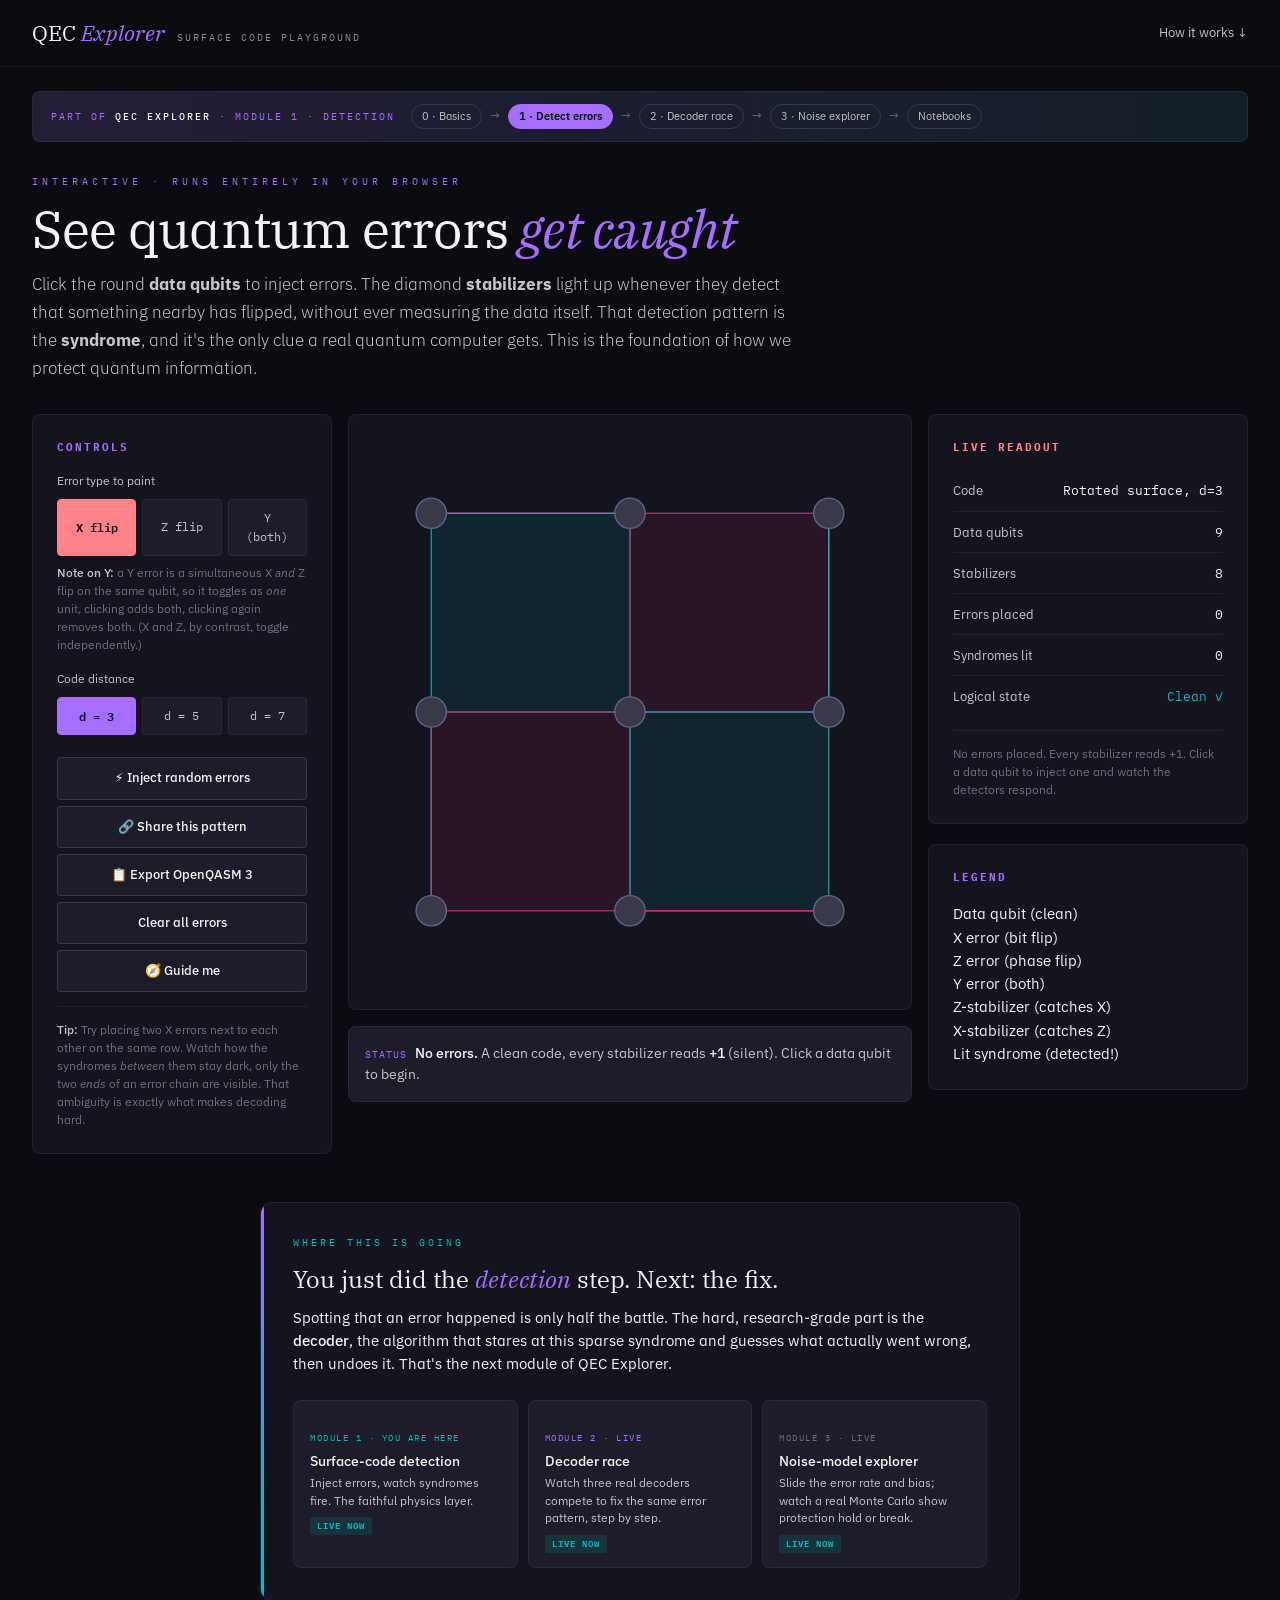
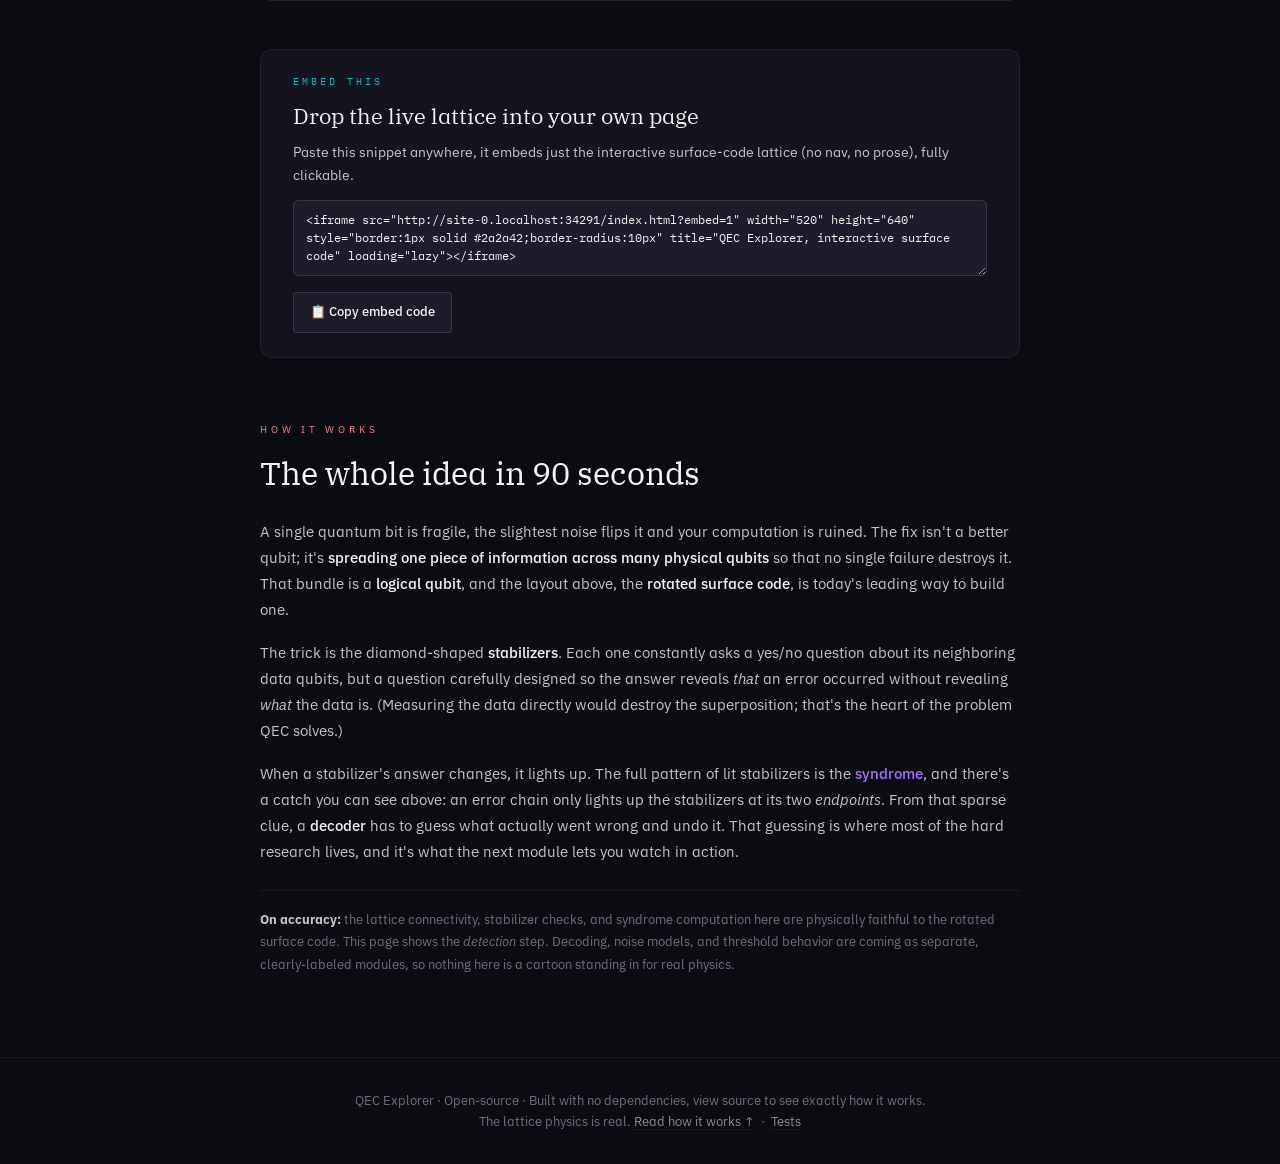
==== index.html @ 1003ba7b "Remove dead PRODUCT_PLAN.html footer link The footer linked to PRODUCT_PLAN.html, which does not exi" ====
<!DOCTYPE html>
<html lang="en">
<head>
<meta charset="UTF-8">
<meta name="viewport" content="width=device-width, initial-scale=1.0">
<title>QEC Explorer · Surface Code Playground</title>

<!-- Load IBM Plex (SIL OFL) — the institutional typeface for serious quantum documentation. -->
<link rel="preconnect" href="https://fonts.googleapis.com">
<link rel="preconnect" href="https://fonts.gstatic.com" crossorigin>
<link href="https://fonts.googleapis.com/css2?family=IBM+Plex+Mono:wght@400;500&family=IBM+Plex+Sans:wght@300;400;500;600&family=IBM+Plex+Serif:ital,wght@0,400;1,400&display=swap" rel="stylesheet">

<!-- Shared design tokens + components + modal/cheatsheet styles. -->
<link rel="stylesheet" href="assets/theme.css">
<link rel="stylesheet" href="assets/qec-modal.css">

<!-- Page-specific CSS — only what `assets/theme.css` does not already cover. -->
<style>
  /* Three-column app layout: controls | stage | readout */
  .app { display: grid; grid-template-columns: 300px 1fr 320px; gap: var(--space-4); align-items: start; }
  .col-controls { grid-column: 1; }
  .col-stage    { grid-column: 2; }
  .col-readout  { grid-column: 3; }
  @media (max-width: 1040px) {
    .app { grid-template-columns: 1fr; }
    .col-stage { grid-column: 1; order: 1; }
    .col-controls { grid-column: 1; order: 2; }
    .col-readout { grid-column: 1; order: 3; }
  }

  /* Center stage card */
  .stage {
    background: var(--surface-1);
    border: 1px solid var(--border-subtle);
    border-radius: var(--radius-md);
    padding: var(--space-2);
    display: flex;
    flex-direction: column;
    align-items: center;
    min-height: 520px;
    position: relative;
  }
  .stage-inner {
    width: 100%;
    display: flex;
    align-items: center;
    justify-content: center;
    padding: var(--space-5) 8px;
  }
  svg.lattice { width: 100%; height: auto; max-width: 560px; touch-action: manipulation; }

  /* SVG element styles */
  .data-qubit   { cursor: pointer; transition: fill 150ms ease, stroke 150ms ease; }
  .data-qubit:hover { stroke: var(--text-primary); stroke-width: 2.5; }
  .data-qubit:focus     { outline: none; }
  .data-qubit:focus-visible {
    outline: none;
    stroke: var(--warning);
    stroke-width: 3;
    stroke-dasharray: 3 2;
  }
  .hit-area { fill: transparent; cursor: pointer; }
  .bond     { stroke: var(--border-default); stroke-width: 1.5; }

  /* Plaquettes: differentiated by type, lifted when fired */
  .plaquette { stroke-width: 1; transition: fill 200ms ease, fill-opacity 200ms ease; }

  .synd-label {
    font-family: var(--font-mono);
    font-size: 11px;
    pointer-events: none;
    text-anchor: middle;
    dominant-baseline: central;
    font-weight: 500;
    fill: var(--text-primary);
  }
  .qlabel {
    font-family: var(--font-mono);
    font-size: 9px;
    fill: var(--text-hint);
    pointer-events: none;
    text-anchor: middle;
    dominant-baseline: central;
  }

  /* Readout table */
  .readout { display: flex; flex-direction: column; gap: 2px; }
  .stat {
    display: flex;
    justify-content: space-between;
    align-items: baseline;
    padding: 9px 0;
    border-bottom: 1px solid var(--border-subtle);
  }
  .stat:last-child { border-bottom: none; }
  .stat .k { font-size: 12.5px; color: var(--text-secondary); }
  .stat .v { font-family: var(--font-mono); font-size: 13px; color: var(--text-primary); }
  .stat .v.warn { color: var(--pauli-x); }
  .stat .v.ok   { color: var(--stab-z); }

  /* Distance segmented control — active button is the syndrome purple */
  .seg.dist button.on { background: var(--syndrome); border-color: var(--syndrome); }

  /* Pulse animation when a syndrome lights up */
  @keyframes pop {
    0%   { transform: scale(0.4); opacity: 0; }
    60%  { transform: scale(1.15); }
    100% { transform: scale(1);    opacity: 1; }
  }
  .pop { transform-box: fill-box; transform-origin: center; animation: pop 280ms ease-out; }

  /* Embed mode: a host site may embed the lattice alone, e.g. via iframe */
  body.embed .topbar, body.embed .project-strip, body.embed .lead,
  body.embed .next-card, body.embed #how, body.embed footer,
  body.embed .embed-tools { display: none !important; }
  body.embed .wrap { padding: var(--space-3) var(--space-3) 56px; }
  body.embed { min-height: 100vh; }
  .embed-credit { display: none; }
  body.embed .embed-credit {
    display: block;
    position: fixed; right: 10px; bottom: 8px; z-index: 60;
    font-family: var(--font-mono);
    font-size: 11px;
    background: rgba(11, 11, 18, 0.78);
    border: 1px solid var(--border-default);
    border-radius: 6px;
    padding: 5px 10px;
  }
  .embed-credit a { color: var(--syndrome); text-decoration: none; }
  .embed-credit a:hover { color: var(--text-primary); }

  /* Guide-me popover */
  #guideBtn.on { background: var(--stab-z); border-color: var(--stab-z); color: var(--text-on-color); font-weight: 600; }
  body.guiding .data-qubit { cursor: help; }
  .guide-pop {
    position: fixed; z-index: var(--z-popover); max-width: 260px;
    background: var(--surface-3);
    border: 1px solid var(--stab-z);
    border-radius: var(--radius-md);
    padding: 12px 14px;
    font-size: 13px; line-height: 1.5; color: var(--text-primary);
    box-shadow: 0 8px 24px rgba(0, 0, 0, 0.45);
    opacity: 0; transform: translateY(4px); pointer-events: none;
    transition: opacity 150ms ease, transform 150ms ease;
  }
  .guide-pop.show { opacity: 1; transform: translateY(0); }
  .guide-pop .gk {
    font-family: var(--font-mono); font-size: 9px;
    letter-spacing: 1.5px; text-transform: uppercase;
    color: var(--stab-z); margin-bottom: 5px;
  }
  .guide-pop b { color: var(--warning); font-weight: 500; }

  /* "What's next" forward card */
  .next-card {
    max-width: 760px; margin: var(--space-7) auto 0;
    background: var(--surface-1);
    border: 1px solid var(--border-subtle);
    border-radius: var(--radius-lg);
    padding: var(--space-6);
    position: relative; overflow: hidden;
  }
  .next-card::before {
    content: ""; position: absolute; left: 0; top: 0; bottom: 0; width: 3px;
    background: linear-gradient(to bottom, var(--syndrome), var(--stab-z));
  }
  .next-card .kicker {
    font-family: var(--font-mono); font-size: 10px; letter-spacing: 3px;
    text-transform: uppercase; color: var(--stab-z); margin-bottom: 10px;
  }
  .next-card h3 {
    font-family: var(--font-display); font-size: 24px; font-weight: 400;
    margin-bottom: 8px;
  }
  .next-card .roadmap { display: flex; gap: 10px; flex-wrap: wrap; margin-top: var(--space-5); }
  .next-card .step {
    flex: 1; min-width: 180px;
    background: var(--surface-2);
    border: 1px solid var(--border-subtle);
    border-radius: var(--radius-md);
    padding: 14px 16px;
    text-decoration: none; color: inherit; display: block;
    transition: border-color 150ms ease;
  }
  a.next-card .step:hover, .next-card a.step:hover { border-color: var(--syndrome); }
  .next-card .step .lbl {
    font-family: var(--font-mono); font-size: 9px; letter-spacing: 1.5px;
    text-transform: uppercase; margin-bottom: 6px;
  }
  .next-card .step.done  .lbl { color: var(--stab-z); }
  .next-card .step.next  .lbl { color: var(--syndrome); }
  .next-card .step.later .lbl { color: var(--text-hint); }
  .next-card .step .t { font-size: 13.5px; font-weight: 500; color: var(--text-primary); margin-bottom: 3px; }
  .next-card .step .d { font-size: 12px; color: var(--text-secondary); line-height: 1.45; }
  .next-card .badge {
    display: inline-block;
    font-family: var(--font-mono); font-size: 9px;
    letter-spacing: 1px; text-transform: uppercase;
    padding: 2px 7px; border-radius: 3px; margin-top: 8px;
  }
  .next-card .badge.live { background: rgba(8, 189, 186, 0.14); color: var(--stab-z); }

  /* Embed card */
  .embed-tools {
    max-width: 760px; margin: var(--space-7) auto 0;
    background: var(--surface-1);
    border: 1px solid var(--border-subtle);
    border-radius: var(--radius-lg);
    padding: var(--space-5) var(--space-6);
  }
  .embed-tools .tkicker {
    font-family: var(--font-mono); font-size: 10px; letter-spacing: 3px;
    text-transform: uppercase; color: var(--stab-z); margin-bottom: 10px;
  }

  /* "How it works" prose section */
  #how {
    max-width: 760px; margin: var(--space-8) auto 0;
    scroll-margin-top: 80px;
  }
  #how h2 {
    font-family: var(--font-display); font-size: 32px; font-weight: 400;
    margin-bottom: 20px;
  }
  #how .prose { color: var(--text-secondary); font-size: 15px; line-height: 1.75; }
  #how .prose p { margin-bottom: 16px; }
  #how .prose p.b { color: var(--text-primary); font-weight: 500; }
</style>
</head>
<body>

<!-- Credit link shown only in embedded (?embed=1) views -> drives full-site visits -->
<div class="embed-credit"><a href="index.html" target="_blank" rel="noopener">QEC Explorer ↗</a></div>

<!-- Guide-me popover: ONE reused element, never recreated per click -->
<div class="guide-pop" id="guidePop" role="status"></div>

<div class="topbar">
  <div class="brand">QEC <em>Explorer</em><span class="module">Surface Code Playground</span></div>
  <a href="#how">How it works ↓</a>
</div>

<div class="project-strip">
  <div class="project-strip-inner">
    <div class="crumb">Part of <b>QEC Explorer</b> · Module 1 · Detection</div>
    <div class="steps">
      <a class="pill" href="basics.html">0 · Basics</a>
      <span class="arrow">→</span>
      <span class="pill now">1 · Detect errors</span>
      <span class="arrow">→</span>
      <a class="pill" href="decoder.html">2 · Decoder race</a>
      <span class="arrow">→</span>
      <a class="pill" href="noise.html">3 · Noise explorer</a>
      <span class="arrow">→</span>
      <a class="pill" href="notebooks.html">Notebooks</a>
    </div>
  </div>
</div>

<div class="wrap">
  <div class="lead">
    <div class="eyebrow">Interactive · Runs entirely in your browser</div>
    <h1>See quantum errors <em>get caught</em></h1>
    <p>Click the round <b>data qubits</b> to inject errors. The diamond <b>stabilizers</b> light up whenever they detect that something nearby has flipped, without ever measuring the data itself. That detection pattern is the <b>syndrome</b>, and it's the only clue a real quantum computer gets. This is the foundation of how we protect quantum information.</p>
  </div>

  <div class="app">
    <!-- CONTROLS -->
    <div class="col-controls panel">
      <h3>Controls</h3>

      <div class="ctrl-label">Error type to paint</div>
      <div class="seg errtype" id="errType" role="group" aria-label="Error type to paint">
        <button data-v="X" class="on" aria-pressed="true">X flip</button>
        <button data-v="Z" aria-pressed="false">Z flip</button>
        <button data-v="Y" aria-pressed="false">Y (both)</button>
      </div>
      <div class="note" style="margin-top:-8px;margin-bottom:4px;border-top:none;padding-top:0">
        <b>Note on Y:</b> a Y error is a simultaneous X <i>and</i> Z flip on the same qubit, so it toggles as <i>one</i> unit, clicking adds both, clicking again removes both. (X and Z, by contrast, toggle independently.)
      </div>

      <div class="ctrl-label">Code distance</div>
      <div class="seg dist" id="dist" role="group" aria-label="Code distance">
        <button data-v="3" class="on" aria-pressed="true">d = 3</button>
        <button data-v="5" aria-pressed="false">d = 5</button>
        <button data-v="7" aria-pressed="false">d = 7</button>
      </div>

      <button class="btn" id="randomBtn">⚡ Inject random errors</button>
      <button class="btn" id="copyBtn">🔗 Share this pattern</button>
      <button class="btn" id="qasmBtn">📋 Export OpenQASM 3</button>
      <button class="btn danger" id="clearBtn">Clear all errors</button>
      <button class="btn" id="guideBtn" aria-pressed="false">🧭 Guide me</button>

      <div class="note">
        <b>Tip:</b> Try placing two X errors next to each other on the same row. Watch how the syndromes <i>between</i> them stay dark, only the two <i>ends</i> of an error chain are visible. That ambiguity is exactly what makes decoding hard.
      </div>
    </div>

    <!-- STAGE -->
    <div class="col-stage">
      <div class="stage">
        <div class="stage-inner">
          <svg class="lattice" id="lattice" viewBox="0 0 560 560" xmlns="http://www.w3.org/2000/svg"
               role="group" aria-label="Surface code lattice. Use Tab to move between data qubits, Enter or Space to toggle an error."></svg>
        </div>
      </div>
      <div class="ribbon" id="ribbon" aria-live="polite">
        <span class="tag">Status</span><b>No errors.</b> A clean code, every stabilizer reads <b>+1</b> (silent). Click a data qubit to begin.
      </div>
    </div>

    <!-- READOUT + LEGEND -->
    <div class="col-readout">
      <div class="panel" style="margin-bottom:20px">
        <h3 class="alt">Live readout</h3>
        <div class="readout">
          <div class="stat"><span class="k">Code</span><span class="v" id="rCode">Rotated surface, d=3</span></div>
          <div class="stat"><span class="k">Data qubits</span><span class="v" id="rData">9</span></div>
          <div class="stat"><span class="k">Stabilizers</span><span class="v" id="rStab">8</span></div>
          <div class="stat"><span class="k">Errors placed</span><span class="v" id="rErr">0</span></div>
          <div class="stat"><span class="k">Syndromes lit</span><span class="v" id="rSynd">0</span></div>
          <div class="stat"><span class="k">Logical state</span><span class="v ok" id="rLogical">Protected ✓</span></div>
        </div>
        <div class="note" id="logicalNote">
          A <b>logical error</b> happens when errors form an unbroken chain all the way across the code, the syndrome goes silent again, but the stored information has secretly flipped. Build one and watch this flip.
        </div>
      </div>

      <div class="panel">
        <h3>Legend</h3>
        <div class="legend">
          <div class="legend-row"><span class="swatch circ" style="background:var(--qubit-rest)"></span> Data qubit (clean)</div>
          <div class="legend-row"><span class="swatch circ" style="background:var(--pauli-x)"></span> X error (bit flip)</div>
          <div class="legend-row"><span class="swatch circ" style="background:var(--pauli-z)"></span> Z error (phase flip)</div>
          <div class="legend-row"><span class="swatch circ" style="background:var(--pauli-y)"></span> Y error (both)</div>
          <div class="legend-row"><span class="swatch" style="background:rgba(8,189,186,0.18);border-color:var(--stab-z)"></span> Z-stabilizer (catches X)</div>
          <div class="legend-row"><span class="swatch" style="background:rgba(209,39,113,0.18);border-color:var(--stab-x)"></span> X-stabilizer (catches Z)</div>
          <div class="legend-row"><span class="swatch" style="background:var(--syndrome)"></span> Lit syndrome (detected!)</div>
        </div>
      </div>
    </div>
  </div>

  <!-- WHAT'S NEXT card -->
  <div class="next-card">
    <div class="kicker">Where this is going</div>
    <h3>You just did the <em style="font-style:italic;color:var(--syndrome)">detection</em> step. Next: the fix.</h3>
    <p>Spotting that an error happened is only half the battle. The hard, research-grade part is the <b style="color:var(--text-primary);font-weight:500">decoder</b>, the algorithm that stares at this sparse syndrome and guesses what actually went wrong, then undoes it. That's the next module of QEC Explorer.</p>
    <div class="roadmap">
      <div class="step done">
        <div class="lbl">Module 1 · You are here</div>
        <div class="t">Surface-code detection</div>
        <div class="d">Inject errors, watch syndromes fire. The faithful physics layer.</div>
        <span class="badge live">Live now</span>
      </div>
      <a class="step next" href="decoder.html">
        <div class="lbl">Module 2 · Live</div>
        <div class="t">Decoder race</div>
        <div class="d">Watch three real decoders compete to fix the same error pattern, step by step.</div>
        <span class="badge live">Live now</span>
      </a>
      <a class="step later" href="noise.html">
        <div class="lbl">Module 3 · Live</div>
        <div class="t">Noise-model explorer</div>
        <div class="d">Slide the error rate and bias; watch a real Monte Carlo show protection hold or break.</div>
        <span class="badge live">Live now</span>
      </a>
    </div>
  </div>

  <!-- EMBED TOOLS (hidden in embed view) -->
  <div class="embed-tools">
    <div class="tkicker">Embed this</div>
    <h3 style="font-family:var(--font-display);font-size:22px;font-weight:400;margin-bottom:8px">Drop the live lattice into your own page</h3>
    <p style="color:var(--text-secondary);font-size:14px;line-height:1.6;margin-bottom:14px">Paste this snippet anywhere, it embeds just the interactive surface-code lattice (no nav, no prose), fully clickable.</p>
    <textarea id="embedCode" readonly rows="3" style="width:100%;background:var(--surface-2);border:1px solid var(--border-default);color:var(--text-primary);font-family:var(--font-mono);font-size:12px;padding:10px 12px;border-radius:6px;resize:vertical;line-height:1.5"></textarea>
    <button class="btn" id="copyEmbedBtn" style="margin-top:10px;width:auto;padding:9px 16px">📋 Copy embed code</button>
  </div>

  <!-- HOW IT WORKS -->
  <section id="how">
    <div class="eyebrow" style="font-size:10px;letter-spacing:4px;text-transform:uppercase;color:var(--pauli-x);margin-bottom:12px">How it works</div>
    <h2>The whole idea in 90 seconds</h2>
    <div class="prose">
      <p>A single quantum bit is fragile, the slightest noise flips it and your computation is ruined. The fix isn't a better qubit; it's <b style="color:var(--text-primary);font-weight:500">spreading one piece of information across many physical qubits</b> so that no single failure destroys it. That bundle is a <b style="color:var(--text-primary);font-weight:500">logical qubit</b>, and the layout above, the <b style="color:var(--text-primary);font-weight:500">rotated surface code</b>, is today's leading way to build one.</p>
      <p>The trick is the diamond-shaped <b style="color:var(--text-primary);font-weight:500">stabilizers</b>. Each one constantly asks a yes/no question about its neighboring data qubits, but a question carefully designed so the answer reveals <i>that</i> an error occurred without revealing <i>what</i> the data is. (Measuring the data directly would destroy the superposition; that's the heart of the problem QEC solves.)</p>
      <p>When a stabilizer's answer changes, it lights up. The full pattern of lit stabilizers is the <b style="color:var(--syndrome);font-weight:500">syndrome</b>, and there's a catch you can see above: an error chain only lights up the stabilizers at its two <i>endpoints</i>. From that sparse clue, a <b style="color:var(--text-primary);font-weight:500">decoder</b> has to guess what actually went wrong and undo it. That guessing is where most of the hard research lives, and it's what the next module lets you watch in action.</p>
      <p style="font-size:13px;color:var(--text-hint);margin-top:24px;padding-top:18px;border-top:1px solid var(--border-subtle)">
        <b style="color:var(--text-secondary)">On accuracy:</b> the lattice connectivity, stabilizer checks, and syndrome computation here are physically faithful to the rotated surface code. This page shows the <i>detection</i> step. Decoding, noise models, and threshold behavior are coming as separate, clearly-labeled modules, so nothing here is a cartoon standing in for real physics.
      </p>
    </div>
  </section>
</div>

<div class="sr-only" id="srLive" aria-live="polite"></div>

<!-- OpenQASM 3 export modal. Click "📋 Copy OpenQASM 3" in the controls above; the emitter
     writes the circuit to the <pre> below; the inner buttons copy/download. -->
<div class="qec-modal" id="qasmModal" role="dialog" aria-modal="true" aria-labelledby="qasmModalTitle" aria-hidden="true">
  <div class="qec-modal-card" style="max-width:760px">
    <h3 id="qasmModalTitle">OpenQASM 3 export</h3>
    <p class="hint">Paste into <code>QuantumCircuit.from_qasm3_str(...)</code> and run locally with Qiskit. All qubit indices follow <code>data[r*D + c]</code>.</p>
    <pre id="qasmPre" style="background:var(--surface-2); border:1px solid var(--border-subtle); border-radius:var(--radius-sm); padding:14px; max-height:60vh; overflow:auto; font-size:11.5px; font-family:var(--font-mono); white-space:pre; line-height:1.45;"></pre>
    <p style="margin-top:14px; display:flex; gap:8px; justify-content:flex-end; flex-wrap:wrap">
      <button class="btn" id="qasmCopyBtn" style="margin-top:0">📋 Copy to clipboard</button>
      <button class="btn" id="qasmDownloadBtn" style="margin-top:0">⬇ Download .qasm</button>
      <button class="btn" id="qasmCloseBtn" style="margin-top:0; background:var(--surface-3); border-color:var(--border-default)">Close</button>
    </p>
  </div>
</div>

<footer>
  QEC Explorer · Open-source · Built with no dependencies, view source to see exactly how it works.<br>
  The lattice physics is real. <a href="#how">Read how it works ↑</a> &nbsp;·&nbsp; <a href="tests/test-runner.html">Tests</a>
</footer>

<!-- Shared physics -->
<script src="lattice-core.js"></script>
<!-- Shared helpers -->
<script src="assets/qec-shared.js"></script>
<script src="assets/qec-openqasm.js"></script>
<script>
/* ============================================================
   Module 1 — Surface Code Playground: physics, rendering, glue.
   Same logic that powers every page; only the page-specific
   state and UI live inline here so the file can be read top-to-
   bottom in one sitting.
   ============================================================ */

const SVG_NS = "http://www.w3.org/2000/svg";
const lattice = document.getElementById("lattice");

/* Page state — `state` global is provided by lattice-core.js */
state.d = 3;
state.paint = "X";        // "X" | "Z" | "Y"
state.errors = {};        // key "r,c" -> {x:bool, z:bool}

/* Geometry + color helpers (theme tokens, kept here because they
   are used inside SVG attributes — CSS vars work in modern browsers). */
function geometry(d) {
  const PAD = 70;
  const span = 560 - PAD * 2;
  const step = span / (d - 1);
  return {
    d, PAD, step,
    toX: c => PAD + c * step,
    toY: r => PAD + r * step,
    visR: d <= 3 ? 16 : d <= 5 ? 12 : 9,
    hitR: Math.max(18, (d <= 3 ? 16 : d <= 5 ? 12 : 9) + 8)
  };
}
const FILL = {
  none: "var(--qubit-rest)",
  x:    "var(--pauli-x)",
  z:    "var(--pauli-z)",
  y:    "var(--pauli-y)",
};
function fillForError(e) {
  if (!e) return FILL.none;
  if (e.x && e.z) return FILL.y;
  if (e.x)        return FILL.x;
  if (e.z)        return FILL.z;
  return FILL.none;
}
function errorWord(e) {
  if (!e) return "no error";
  if (e.x && e.z) return "Y error (X and Z flip)";
  if (e.x) return "X error";
  if (e.z) return "Z error";
  return "no error";
}

/* ---------------- rendering ---------------- */
let CODE = buildCode(state.d);
let GEO = null;
const nodeMap = { qubits: {}, plaqs: [] };

function buildLattice() {
  CODE = buildCode(state.d);
  GEO = geometry(state.d);
  const { d, toX, toY, visR, hitR } = GEO;

  while (lattice.firstChild) lattice.removeChild(lattice.firstChild);
  nodeMap.qubits = {};
  nodeMap.plaqs = [];

  // bonds
  for (let r = 0; r < d; r++) {
    for (let c = 0; c < d; c++) {
      if (c < d - 1) addLine(toX(c), toY(r), toX(c + 1), toY(r));
      if (r < d - 1) addLine(toX(c), toY(r), toX(c), toY(r + 1));
    }
  }

  // plaquettes
  CODE.stabs.forEach((s, i) => {
    const pts = s.data.map(k => {
      const [rr, cc] = k.split(",").map(Number);
      return [toX(cc), toY(rr)];
    });
    const cx = toX(s.cx), cy = toY(s.cy);
    pts.sort((a, b) => Math.atan2(a[1] - cy, a[0] - cx) - Math.atan2(b[1] - cy, b[0] - cx));
    const poly = document.createElementNS(SVG_NS, "polygon");
    poly.setAttribute("points", pts.map(p => p.join(",")).join(" "));
    poly.setAttribute("class", "plaquette");
    lattice.appendChild(poly);

    const label = document.createElementNS(SVG_NS, "text");
    label.setAttribute("x", cx); label.setAttribute("y", cy);
    label.setAttribute("class", "synd-label");
    label.textContent = "";
    lattice.appendChild(label);

    nodeMap.plaqs[i] = { poly, label, type: s.type };
  });

  // data qubits
  CODE.data.forEach(({ r, c }) => {
    const key = `${r},${c}`;

    const hit = document.createElementNS(SVG_NS, "circle");
    hit.setAttribute("cx", toX(c));
    hit.setAttribute("cy", toY(r));
    hit.setAttribute("r", hitR);
    hit.setAttribute("class", "hit-area data-qubit");
    hit.setAttribute("tabindex", "0");
    hit.setAttribute("role", "button");
    hit.setAttribute("aria-label", `Data qubit row ${r + 1}, column ${c + 1}, no error`);
    hit.addEventListener("click", () => toggleError(key));
    hit.addEventListener("keydown", (ev) => {
      if (ev.key === "Enter" || ev.key === " " || ev.key === "Spacebar") {
        ev.preventDefault();
        toggleError(key);
      }
    });
    lattice.appendChild(hit);

    const circ = document.createElementNS(SVG_NS, "circle");
    circ.setAttribute("cx", toX(c));
    circ.setAttribute("cy", toY(r));
    circ.setAttribute("r", visR);
    circ.setAttribute("fill", FILL.none);
    circ.setAttribute("stroke", "var(--qubit-stroke)");
    circ.setAttribute("stroke-width", "1.5");
    circ.setAttribute("class", "data-qubit");
    circ.setAttribute("pointer-events", "none");
    lattice.appendChild(circ);

    nodeMap.qubits[key] = { circle: circ, hit };
  });

  paint(new Set());
  if (typeof wireGuideHandlers === "function") wireGuideHandlers();
}

function paint(popKeys = new Set()) {
  const synd = computeSyndrome(CODE);

  // plaquettes — animate newly-lit ones
  nodeMap.plaqs.forEach((node, i) => {
    const fired = synd[i] === 1;
    const { poly, label, type } = node;
    if (fired) {
      poly.setAttribute("fill", "var(--syndrome)");
      poly.setAttribute("fill-opacity", "0.55");
      poly.setAttribute("stroke", "var(--syndrome)");
      label.textContent = "!";
      if (popKeys.has("synd" + i)) { poly.classList.remove("pop"); void poly.offsetWidth; poly.classList.add("pop"); }
    } else {
      const stroke = type === "Z" ? "var(--stab-z)" : "var(--stab-x)";
      const fill   = type === "Z" ? "var(--stab-z)" : "var(--stab-x)";
      poly.setAttribute("fill", fill);
      poly.setAttribute("fill-opacity", "0.10");
      poly.setAttribute("stroke", stroke);
      poly.classList.remove("pop");
      label.textContent = "";
    }
  });

  // qubits
  for (const key in nodeMap.qubits) {
    const [, c] = key.split(",").map(Number);
    void c;
    const [r] = key.split(",").map(Number);
    const e = state.errors[key];
    const { circle, hit } = nodeMap.qubits[key];
    circle.setAttribute("fill", fillForError(e));
    hit.setAttribute("aria-label", `Data qubit row ${r + 1}, column ${(+key.split(",")[1]) + 1}, ${errorWord(e)}`);
    if (popKeys.has(key)) { circle.classList.remove("pop"); void circle.offsetWidth; circle.classList.add("pop"); }
    else circle.classList.remove("pop");
  }

  updateReadout(synd);
}

function addLine(x1, y1, x2, y2) {
  const l = document.createElementNS(SVG_NS, "line");
  l.setAttribute("x1", x1); l.setAttribute("y1", y1);
  l.setAttribute("x2", x2); l.setAttribute("y2", y2);
  l.setAttribute("class", "bond");
  lattice.appendChild(l);
}

/* ---------------- interaction ---------------- */
function toggleError(key) {
  const cur = state.errors[key] || { x: false, z: false };
  const next = { ...cur };
  if (state.paint === "X")         next.x = !next.x;
  else if (state.paint === "Z")    next.z = !next.z;
  else {
    const both = cur.x && cur.z;
    next.x = !both; next.z = !both;
  }
  if (!next.x && !next.z) delete state.errors[key];
  else state.errors[key] = next;
  paint(new Set([key]));
  updateRibbon(key);
  scheduleHashSync();
  if (window.QECCounter) QECCounter.bumpErrorsExplored();
}

function updateRibbon() {
  const synd = computeSyndrome(CODE);
  const lit = synd.filter(v => v === 1).length;
  const ribbon = document.getElementById("ribbon");
  const nErr = Object.keys(state.errors).length;

  if (nErr === 0) {
    ribbon.innerHTML = '<span class="tag">Status</span><b>No errors.</b> A clean code, every stabilizer reads <b>+1</b> (silent). Click a data qubit to begin.';
    return;
  }
  const { logical } = logicalStatus(CODE);
  if (logical) {
    ribbon.innerHTML = '<span class="tag" style="color:var(--danger)">Logical error</span><b style="color:var(--pauli-x)">The syndrome is silent, but the stored qubit has flipped.</b> Your error chain spans the whole code, so it looks identical to "no error" to every stabilizer. This is the failure decoders exist to prevent.';
  } else if (lit === 0) {
    ribbon.innerHTML = '<span class="tag">Status</span><b>' + nErr + ' error' + (nErr>1?'s':'') + ', but syndrome silent.</b> These errors happen to commute with every stabilizer (e.g. a closed loop, or errors that cancel in parity). Detectable patterns need an <i>odd</i> count per stabilizer.';
  } else {
    ribbon.innerHTML = '<span class="tag">Detected</span><b>' + lit + ' stabilizer' + (lit>1?'s':'') + ' fired</b> from ' + nErr + ' error' + (nErr>1?'s':'') + '. Notice they sit at the <i>ends</i> of your error chains, a decoder must now guess the path between them.';
  }
}

function updateReadout(synd) {
  const d = CODE.d;
  const lit = synd.filter(v => v === 1).length;
  const nErr = Object.keys(state.errors).length;
  document.getElementById("rCode").textContent = `Rotated surface, d=${d}`;
  document.getElementById("rData").textContent = d * d;
  document.getElementById("rStab").textContent = CODE.stabs.length;
  document.getElementById("rErr").textContent = nErr;
  const sEl = document.getElementById("rSynd");
  sEl.textContent = lit;
  sEl.className = "v" + (lit > 0 ? " warn" : "");

  // Logical-state readout — three honest states, not a binary.
  // The physics (logicalStatus, in lattice-core.js) is unchanged; we
  // just stop collapsing "clean" and "errors present but detected" into
  // one word. A lit syndrome means the errors ARE being tracked and are
  // still correctable — that is NOT the same as a clean, untouched code.
  const { logical } = logicalStatus(CODE);
  const lEl = document.getElementById("rLogical");
  const noteEl = document.getElementById("logicalNote");
  if (logical) {
    // Silent syndrome, but an error chain spans the code: the stored
    // qubit has secretly flipped. This is the real failure.
    lEl.textContent = "FLIPPED ✗";
    lEl.className = "v warn";
    if (noteEl) noteEl.innerHTML =
      'A <b>logical error</b> has occurred. Your errors form an unbroken chain across the code, so every stabilizer reads clear again, but the stored information has flipped. This is exactly the failure decoders exist to prevent.';
  } else if (nErr === 0) {
    // Nothing placed — genuinely untouched.
    lEl.textContent = "Clean ✓";
    lEl.className = "v ok";
    if (noteEl) noteEl.innerHTML =
      'No errors placed. Every stabilizer reads +1. Click a data qubit to inject one and watch the detectors respond.';
  } else if (lit > 0) {
    // Errors present and flagged by the syndrome: detectable, correctable.
    lEl.textContent = "Detected · correctable";
    lEl.className = "v";
    lEl.style.color = "var(--stab-z)";
    if (noteEl) noteEl.innerHTML =
      '<b>' + nErr + ' error' + (nErr > 1 ? 's' : '') + ' present, ' + lit + ' detector' + (lit > 1 ? 's' : '') + ' lit.</b> The code has caught them: the stored qubit has <i>not</i> flipped yet, and a decoder could still undo this. "Protected" only means no <i>logical</i> flip, not that the code is untouched. Keep extending an error chain across the whole code to force a logical error.';
  } else {
    // Errors present but syndrome silent without a logical flip:
    // an even/closed pattern that commutes with every stabilizer.
    lEl.textContent = "Undetected (no flip)";
    lEl.className = "v warn";
    if (noteEl) noteEl.innerHTML =
      '<b>' + nErr + ' error' + (nErr > 1 ? 's' : '') + ' present, but the syndrome is silent.</b> These errors happen to commute with every stabilizer (an even count per detector), so they hide, yet they have not formed a logical flip either. Detectable patterns need an <i>odd</i> count at some detector.';
  }
  // Clear any inline color when we are not in the "detected" branch.
  if (lEl.textContent !== "Detected · correctable") lEl.style.color = "";
}

/* ---------------- URL hash sharing ---------------- */
function encodeState() {
  const d = state.d;
  const n = d * d;
  const bytes = new Uint8Array(Math.ceil((n * 2) / 8));
  let bit = 0;
  for (let r = 0; r < d; r++) {
    for (let c = 0; c < d; c++) {
      const e = state.errors[`${r},${c}`];
      if (e && e.x) { bytes[bit >> 3] |= (1 << (bit & 7)); } bit++;
      if (e && e.z) { bytes[bit >> 3] |= (1 << (bit & 7)); } bit++;
    }
  }
  let bin = "";
  for (const b of bytes) bin += String.fromCharCode(b);
  return `d${d}-` + btoa(bin).replace(/\+/g, "-").replace(/\//g, "_").replace(/=+$/, "");
}
function decodeState(hash) {
  try {
    const m = hash.match(/^#?d(\d+)-(.*)$/);
    if (!m) return false;
    const d = parseInt(m[1], 10);
    if (![3, 5, 7].includes(d)) return false;
    let b64 = m[2].replace(/-/g, "+").replace(/_/g, "/");
    while (b64.length % 4) b64 += "=";
    const bin = atob(b64);
    const bytes = new Uint8Array(bin.length);
    for (let i = 0; i < bin.length; i++) bytes[i] = bin.charCodeAt(i);
    state.d = d;
    state.errors = {};
    let bit = 0;
    for (let r = 0; r < d; r++) {
      for (let c = 0; c < d; c++) {
        const xb = (bytes[bit >> 3] >> (bit & 7)) & 1; bit++;
        const zb = (bytes[bit >> 3] >> (bit & 7)) & 1; bit++;
        if (xb || zb) state.errors[`${r},${c}`] = { x: !!xb, z: !!zb };
      }
    }
    return true;
  } catch (err) { return false; }
}
let hashTimer;
function scheduleHashSync() {
  clearTimeout(hashTimer);
  hashTimer = setTimeout(() => {
    history.replaceState(null, "", "#" + encodeState());
  }, 250);
}
function syncDistButtons() {
  document.querySelectorAll("#dist button").forEach(b => {
    const on = (+b.dataset.v === state.d);
    b.classList.toggle("on", on);
    b.setAttribute("aria-pressed", on ? "true" : "false");
  });
}

/* ---------------- button wiring ---------------- */
document.getElementById("errType").addEventListener("click", e => {
  const b = e.target.closest("button"); if (!b) return;
  state.paint = b.dataset.v;
  [...e.currentTarget.children].forEach(x => {
    const on = x === b;
    x.classList.toggle("on", on);
    x.setAttribute("aria-pressed", on ? "true" : "false");
  });
});

document.getElementById("dist").addEventListener("click", e => {
  const b = e.target.closest("button"); if (!b) return;
  state.d = +b.dataset.v;
  state.errors = {};
  syncDistButtons();
  buildLattice();
  document.getElementById("ribbon").innerHTML =
    '<span class="tag">Status</span>Switched to <b>distance d=' + state.d + '</b>, now ' + (state.d*state.d) + ' data qubits. A larger code can correct more errors before failing.';
  scheduleHashSync();
});

document.getElementById("clearBtn").addEventListener("click", () => {
  state.errors = {};
  paint();
  document.getElementById("ribbon").innerHTML =
    '<span class="tag">Status</span><b>Cleared.</b> Every stabilizer is silent again. Click a data qubit to begin.';
  scheduleHashSync();
});

document.getElementById("randomBtn").addEventListener("click", () => {
  state.errors = {};
  const d = state.d;
  const p = 0.12;
  const popped = new Set();
  CODE.data.forEach(({ r, c }) => {
    const key = `${r},${c}`;
    if (Math.random() < p) {
      const roll = Math.random();
      const e = { x: false, z: false };
      if (roll < 0.45) e.x = true;
      else if (roll < 0.9) e.z = true;
      else { e.x = true; e.z = true; }
      state.errors[key] = e;
      popped.add(key);
    }
  });
  paint(popped);
  const synd = computeSyndrome(CODE);
  const lit = synd.filter(v => v === 1).length;
  const nErr = Object.keys(state.errors).length;
  QEC.toast('Sprinkled <b>' + nErr + '</b> random error' + (nErr!==1?'s':'') + ' at p≈12%, <b>' + lit + '</b> syndrome' + (lit!==1?'s':'') + ' fired.');
  updateRibbon();
  scheduleHashSync();
});

document.getElementById("copyBtn").addEventListener("click", async () => {
  const url = location.origin + location.pathname + "#" + encodeState();
  const shareText = "I found a quantum error pattern, see what happens:";
  if (navigator.share) {
    try {
      await navigator.share({ title: "QEC Explorer", text: shareText, url });
      QEC.toast("Shared, <b>your exact error pattern</b>.");
      return;
    } catch (err) {
      if (err && err.name === "AbortError") return;
    }
  }
  try {
    await navigator.clipboard.writeText(shareText + " " + url);
    QEC.toast("Link + message copied, <b>paste it anywhere to share</b>.");
  } catch (err) {
    history.replaceState(null, "", "#" + encodeState());
    QEC.toast("Couldn't auto-copy, the URL bar now holds your shareable link.");
  }
});

/* ---------------- embed mode ---------------- */
(function embedSetup() {
  const params = new URLSearchParams(location.search);
  const fullUrl = location.origin + location.pathname;
  const credit = document.querySelector(".embed-credit a");
  if (credit) credit.href = fullUrl;
  if (params.get("embed") === "1") document.body.classList.add("embed");
  const ta = document.getElementById("embedCode");
  if (ta) {
    const src = fullUrl + "?embed=1";
    ta.value = '<iframe src="' + src + '" width="520" height="640" style="border:1px solid #2a2a42;border-radius:10px" title="QEC Explorer, interactive surface code" loading="lazy"></iframe>';
  }
  const copyEmbed = document.getElementById("copyEmbedBtn");
  if (copyEmbed) copyEmbed.addEventListener("click", async () => {
    try { await navigator.clipboard.writeText(ta.value); QEC.toast("Embed code copied, <b>paste it into any page</b>."); }
    catch (err) { ta.select(); QEC.toast("Select-all done, press Ctrl/Cmd+C to copy."); }
  });
})();

/* ---------------- guide-me mode ---------------- */
let guideMode = false;
const guidePop = document.getElementById("guidePop");

function guideText(kind, ctx) {
  if (kind === "qubit") {
    if (!ctx.err) return { k: "Data qubit", t: "This is a <b>data qubit</b>, it holds a sliver of the protected information. Right now it's error-free. With Guide off, clicking it injects an error of the type you've selected." };
    const w = ctx.err.x && ctx.err.z ? "a <b>Y error</b> (both an X and a Z flip)" : ctx.err.x ? "an <b>X error</b> (a bit-flip)" : "a <b>Z error</b> (a phase-flip)";
    return { k: "Errored qubit", t: "This qubit currently carries " + w + ". Notice which nearby stabilizers lit up in response, that's how the code <i>detects</i> it without ever reading the qubit directly." };
  }
  if (kind === "stab") {
    const detects = ctx.type === "Z" ? "X (bit-flip)" : "Z (phase-flip)";
    if (ctx.fired) return { k: "Lit stabilizer", t: "This <b>" + ctx.type + "-type stabilizer</b> just <b>fired</b>. It detects " + detects + " errors on its neighbors, and an <i>odd</i> number of them flipped, so it flags a problem. The set of all lit stabilizers is the <b>syndrome</b>." };
    return { k: "Quiet stabilizer", t: "This <b>" + ctx.type + "-type stabilizer</b> checks its neighbors for " + detects + " errors. It's currently <b>silent</b> (+1), either no such error nearby, or an even number that cancel out in its parity check." };
  }
  return { k: "", t: "" };
}

function showGuidePop(targetEl, snippet) {
  guidePop.innerHTML = '<div class="gk">' + snippet.k + '</div>' + snippet.t;
  guidePop.classList.add("show");
  const r = targetEl.getBoundingClientRect();
  const pw = 260, ph = guidePop.offsetHeight || 90;
  let x = r.left + r.width / 2 - pw / 2;
  let y = r.top - ph - 10;
  x = Math.max(8, Math.min(x, window.innerWidth - pw - 8));
  if (y < 8) y = r.bottom + 10;
  guidePop.style.left = x + "px";
  guidePop.style.top = y + "px";
  guidePop.style.width = pw + "px";
  QEC.announce(snippet.k + ": " + snippet.t.replace(/<[^>]+>/g, ""));
}
function hideGuidePop() { guidePop.classList.remove("show"); }

function setGuideMode(on) {
  guideMode = on;
  document.body.classList.toggle("guiding", on);
  const btn = document.getElementById("guideBtn");
  btn.classList.toggle("on", on);
  btn.setAttribute("aria-pressed", on ? "true" : "false");
  if (!on) hideGuidePop();
}
document.getElementById("guideBtn").addEventListener("click", () => setGuideMode(!guideMode));
document.addEventListener("click", (e) => {
  if (!guideMode) return;
  if (e.target.closest(".data-qubit, .plaquette, #guidePop, #guideBtn")) return;
  hideGuidePop();
});
document.addEventListener("keydown", (e) => { if (e.key === "Escape") hideGuidePop(); });

function wireGuideHandlers() {
  for (const key in nodeMap.qubits) {
    const { hit } = nodeMap.qubits[key];
    if (!hit || hit._guideWired) continue;
    hit._guideWired = true;
    hit.addEventListener("click", (ev) => {
      if (!guideMode) return;
      ev.stopPropagation();
      showGuidePop(hit, guideText("qubit", { err: state.errors[key] }));
    }, true);
  }
  nodeMap.plaqs.forEach((p, i) => {
    if (!p.poly || p.poly._guideWired) return;
    p.poly._guideWired = true;
    p.poly.style.pointerEvents = "auto";
    p.poly.addEventListener("click", (ev) => {
      if (!guideMode) return;
      ev.stopPropagation();
      const synd = computeSyndrome(CODE);
      showGuidePop(p.poly, guideText("stab", { type: p.type, fired: synd[i] === 1 }));
    });
  });
}

/* Gate toggleError while guiding so clicks show the popover instead of injecting */
const _origToggleError = toggleError;
toggleError = function (key) { if (guideMode) return; return _origToggleError(key); };

/* ---------------- keyboard shortcut cheat sheet ---------------- */
QEC.shortcuts([
  { combo: "Click",        label: "Inject an error on any data qubit (uses the active X / Z / Y)" },
  { combo: "Tab",          label: "Move between data qubits (keyboard-accessible)" },
  { combo: "Enter / Space",label: "Toggle an error on the focused qubit" },
  { combo: "Esc",         label: "Dismiss the guide popover or cheat sheet" },
  { combo: "?",            label: "Open this cheat sheet" },
]);

/* ---------------- init ---------------- */
(function init() {
  const restored = location.hash && decodeState(location.hash);
  if (restored) syncDistButtons();
  buildLattice();
  if (restored) {
    updateRibbon();
    QEC.toast("Loaded a <b>shared pattern</b> from the link.");
  }
})();

if (window.QECCounter) QECCounter.init();

/* ============================================================
   OpenQASM 3 export (Module 1, surface-code playground).
   Emits a QASM 3.0 string containing the full syndrome-extraction
   circuit + injected errors (no decoder yet, this is the detection
   page). Pure-function emitter lives in `assets/qec-openqasm.js`.
   ============================================================ */
const _qasmModal = document.getElementById("qasmModal");
const _qasmPre   = document.getElementById("qasmPre");
const _qasmTitle = document.getElementById("qasmModalTitle");
const _qasmDownload = document.getElementById("qasmDownloadBtn");

function _showQasm(title, body, filenameBase, ext) {
  _qasmTitle.textContent = title;
  _qasmPre.textContent   = body;
  _qasmDownload.textContent = "⬇ Download ." + ext;
  _qasmDownload.dataset.filename = filenameBase + "." + ext;
  _qasmModal.classList.add("open");
  _qasmModal.setAttribute("aria-hidden", "false");
}
function _hideQasm() {
  _qasmModal.classList.remove("open");
  _qasmModal.setAttribute("aria-hidden", "true");
}

document.getElementById("qasmBtn").addEventListener("click", () => {
  try {
    const text = QecOQ3.emit({
      d: state.d,
      source: location.href.replace(/[?#].*$/, ""),
      errors: state.errors,
      includeSyndrome: true,
    });
    _showQasm("OpenQASM 3 export", text,
      "qec-explorer-d" + state.d, "qasm");
  } catch (err) {
    QEC.toast("Couldn't generate QASM: " + err.message);
  }
});

document.getElementById("qasmCopyBtn").addEventListener("click", async () => {
  const text = _qasmPre.textContent;
  try {
    await navigator.clipboard.writeText(text);
    QEC.toast("QASM 3 string copied, <b>paste into QuantumCircuit.from_qasm3_str(...)</b>.");
  } catch (err) {
    const r = document.createRange();
    r.selectNodeContents(_qasmPre);
    const sel = document.getSelection();
    sel.removeAllRanges(); sel.addRange(r);
    QEC.toast("Couldn't auto-copy, <b>text is selected, press Ctrl/Cmd+C</b>.");
  }
});

_qasmDownload.addEventListener("click", () => {
  const text = _qasmPre.textContent;
  const blob = new Blob([text], { type: "text/plain" });
  const url = URL.createObjectURL(blob);
  const a = document.createElement("a");
  a.href = url;
  a.download = _qasmDownload.dataset.filename || "qec-export.qasm";
  document.body.appendChild(a); a.click(); a.remove();
  URL.revokeObjectURL(url);
});

document.getElementById("qasmCloseBtn").addEventListener("click", _hideQasm);
_qasmModal.addEventListener("click", (e) => {
  if (e.target === _qasmModal) _hideQasm();
});
</script>
<!-- Community counter (optional, degrades gracefully) -->
<script src="counter.js"></script>
</body>
</html>
---- assets/theme.css ----
/* ============================================================
   QEC EXPLORER — assets/theme.css
   ------------------------------------------------------------
   Shared design system. Loaded by every page in place of the
   inline per-page CSS so colors, typography, and components stay
   consistent as the project grows.

   Design lineage
   ----------------
   Token names and color scale inspired by IBM's Carbon Design
   System (Apache-2.0 / MIT-licensed Token API). All colors are
   tuned for a dark, scientific instrument feel — cool grays,
   a vivid interactive blue, plus domain-specific semantic colors
   for X / Z / Y Pauli errors and syndrome detection.

   Typography: IBM Plex Sans + IBM Plex Mono, served by Google
   Fonts under the SIL Open Font License.

   No external assets, no JS dependency.
   ============================================================ */

/* ------------------------------------------------------------
   1 · Reset + base typography
   ------------------------------------------------------------ */
*, *::before, *::after { box-sizing: border-box; margin: 0; padding: 0; }

html {
  scroll-behavior: smooth;
  /* Honor user motion preference globally */
}
@media (prefers-reduced-motion: reduce) {
  html { scroll-behavior: auto; }
  *, *::before, *::after {
    animation-duration: 0.01ms !important;
    animation-iteration-count: 1 !important;
    transition-duration: 0.01ms !important;
  }
}

body {
  background: var(--surface-bg);
  color: var(--text-primary);
  font-family: var(--font-sans);
  font-size: 15px;
  line-height: 1.55;
  font-feature-settings: "kern" 1, "liga" 1, "ss01" 1;
  -webkit-font-smoothing: antialiased;
  text-rendering: optimizeLegibility;
}

/* ------------------------------------------------------------
   2 · Design tokens (single source of truth)
   ------------------------------------------------------------ */
:root {
  /* Type ---------------------------------------------------- */
  --font-sans: "IBM Plex Sans", system-ui, -apple-system, "Segoe UI", Helvetica, Arial, sans-serif;
  --font-mono: "IBM Plex Mono", ui-monospace, "SF Mono", Menlo, Consolas, monospace;
  --font-display: "IBM Plex Serif", Georgia, "Times New Roman", serif;

  /* Surfaces ------------------------------------------------ */
  --surface-bg: #0b0b12;          /* page background */
  --surface-1: #14141f;           /* cards */
  --surface-2: #1c1c2a;           /* nested surfaces */
  --surface-3: #252533;           /* hover, wells */
  --surface-raised: #181823;      /* raised cards */
  --surface-overlay: rgba(11, 11, 18, 0.82); /* sticky bar */

  /* Borders ------------------------------------------------- */
  --border-subtle: rgba(255, 255, 255, 0.06);
  --border-default: rgba(255, 255, 255, 0.12);
  --border-strong: rgba(255, 255, 255, 0.24);

  /* Text ---------------------------------------------------- */
  --text-primary: #f4f4f4;
  --text-secondary: #c6c6c6;
  --text-tertiary: #8d8d8d;
  --text-hint: #6f6f7f;
  --text-disabled: #525252;
  --text-on-color: #0b0b12;

  /* Brand / interactive ------------------------------------- */
  --interactive: #6daaff;
  --interactive-hover: #97c1ff;
  --interactive-active: #4589ff;
  --focus: #6daaff;

  /* Semantic status ---------------------------------------- */
  --success: #42be65;
  --success-bg: rgba(66, 190, 101, 0.12);
  --warning: #f1c21b;
  --warning-bg: rgba(241, 194, 27, 0.12);
  --danger:  #ff8389;
  --danger-bg: rgba(255, 131, 137, 0.12);
  --info:    #4589ff;
  --info-bg: rgba(69, 137, 255, 0.10);

  /* Quantum-domain colors (preserved semantics) ------------ */
  --pauli-x:    #ff8389;   /* bit-flip */
  --pauli-z:    #4589ff;   /* phase-flip */
  --pauli-y:    #f1c21b;   /* both */
  --stab-z:     #08bdba;   /* Z-detector, catches X */
  --stab-x:     #d12771;   /* X-detector, catches Z */
  --syndrome:   #a56eff;   /* lit detector */
  --qubit-rest: #39394a;
  --qubit-stroke: #62628a;

  /* Legacy aliases (existing pages may use --purple etc.) -- */
  --purple: var(--syndrome);
  --coral:  var(--pauli-x);
  --blue:   var(--pauli-z);
  --gold:   var(--warning);
  --teal:   var(--stab-z);
  --pink:   var(--stab-x);
  --green:  var(--success);
  --red:    var(--danger);
  --bg:     var(--surface-bg);
  --s1:     var(--surface-1);
  --s2:     var(--surface-2);
  --s3:     var(--surface-3);
  --bdr:    var(--border-subtle);
  --bdr2:   var(--border-default);
  --txt:    var(--text-primary);
  --dim:    var(--text-secondary);
  --hint:   var(--text-hint);

  /* Geometry ------------------------------------------------ */
  --radius-sm: 4px;
  --radius-md: 8px;
  --radius-lg: 12px;
  --radius-pill: 999px;

  /* 8px spacing scale */
  --space-1: 4px;
  --space-2: 8px;
  --space-3: 12px;
  --space-4: 16px;
  --space-5: 24px;
  --space-6: 32px;
  --space-7: 48px;
  --space-8: 64px;

  /* Layout -------------------------------------------------- */
  --max-w: 1280px;
  --max-w-prose: 760px;

  /* Z-index scale */
  --z-sticky: 50;
  --z-overlay: 80;
  --z-popover: 90;
  --z-toast: 100;
}

/* ------------------------------------------------------------
   3 · Global element defaults
   ------------------------------------------------------------ */
a {
  color: var(--interactive);
  text-decoration: none;
  transition: color 120ms ease;
}
a:hover { color: var(--interactive-hover); }
a:focus-visible {
  outline: 2px solid var(--focus);
  outline-offset: 2px;
  border-radius: 2px;
}

button, input, select, textarea {
  font: inherit;
  color: inherit;
}

::selection { background: rgba(109, 170, 255, 0.30); color: var(--text-primary); }

/* ------------------------------------------------------------
   4 · Reusable components
   ------------------------------------------------------------ */

/* --- Top bar --- */
.topbar {
  position: sticky;
  top: 0;
  z-index: var(--z-sticky);
  display: flex;
  align-items: center;
  justify-content: space-between;
  gap: var(--space-5);
  padding: var(--space-4) var(--space-6);
  background: var(--surface-overlay);
  backdrop-filter: blur(12px);
  -webkit-backdrop-filter: blur(12px);
  border-bottom: 1px solid var(--border-subtle);
}
.brand {
  font-family: var(--font-display);
  font-size: 22px;
  font-weight: 400;
  letter-spacing: -0.005em;
  color: var(--text-primary);
}
.brand em {
  font-style: italic;
  color: var(--syndrome);
}
.brand .module {
  font-family: var(--font-mono);
  font-size: 10px;
  letter-spacing: 2px;
  color: var(--text-tertiary);
  text-transform: uppercase;
  margin-left: var(--space-3);
}
.topbar a, .topbar .link {
  color: var(--text-secondary);
  font-size: 13px;
  text-decoration: none;
  transition: color 120ms ease;
}
.topbar a:hover, .topbar .link:hover { color: var(--text-primary); }
.topbar .links { display: flex; gap: var(--space-5); }

/* --- Project ribbon --- */
.project-strip {
  max-width: var(--max-w);
  margin: var(--space-5) auto 0;
  padding: 0 var(--space-6);
}
.project-strip-inner {
  display: flex;
  align-items: center;
  gap: var(--space-4);
  flex-wrap: wrap;
  padding: 12px 18px;
  background:
    linear-gradient(90deg, rgba(165, 110, 255, 0.10), rgba(8, 189, 186, 0.06)),
    var(--surface-1);
  border: 1px solid var(--border-subtle);
  border-radius: var(--radius-md);
}
.project-strip .crumb {
  font-family: var(--font-mono);
  font-size: 10px;
  letter-spacing: 2px;
  text-transform: uppercase;
  color: var(--syndrome);
  white-space: nowrap;
}
.project-strip .crumb b {
  color: var(--text-primary);
  font-weight: 500;
}
.project-strip .steps {
  display: flex;
  align-items: center;
  gap: var(--space-2);
  flex-wrap: wrap;
  font-size: 12px;
  color: var(--text-secondary);
}
.project-strip .pill {
  font-size: 11px;
  padding: 3px 10px;
  border-radius: var(--radius-pill);
  border: 1px solid var(--border-default);
  white-space: nowrap;
  text-decoration: none;
  color: var(--text-secondary);
  transition: all 150ms ease;
}
.project-strip .pill:hover {
  border-color: var(--interactive);
  color: var(--text-primary);
}
.project-strip .pill.now {
  background: var(--syndrome);
  border-color: var(--syndrome);
  color: var(--text-on-color);
  font-weight: 600;
}
.project-strip .pill.soon { color: var(--text-hint); }
.project-strip .arrow { color: var(--text-hint); }

/* --- Page wrap --- */
.wrap {
  max-width: var(--max-w);
  margin: 0 auto;
  padding: var(--space-6) var(--space-6) var(--space-8);
}

/* --- Lead / hero text block --- */
.lead { margin-bottom: var(--space-6); max-width: 760px; }
.lead .eyebrow {
  font-family: var(--font-mono);
  font-size: 10px;
  letter-spacing: 4px;
  text-transform: uppercase;
  color: var(--syndrome);
  margin-bottom: 12px;
}
.lead h1, .hero h1 {
  font-family: var(--font-display);
  font-size: clamp(32px, 5vw, 52px);
  line-height: 1.05;
  font-weight: 400;
  letter-spacing: -0.015em;
  margin-bottom: 14px;
}
.lead h1 em, .hero h1 em {
  font-style: italic;
  color: var(--syndrome);
}
.lead p {
  color: var(--text-secondary);
  font-size: 16.5px;
  font-weight: 300;
  line-height: 1.7;
}

/* --- Panels / cards --- */
.panel {
  background: var(--surface-1);
  border: 1px solid var(--border-subtle);
  border-radius: var(--radius-md);
  padding: var(--space-5);
}
.panel h3 {
  font-family: var(--font-mono);
  font-size: 11px;
  letter-spacing: 2px;
  text-transform: uppercase;
  color: var(--syndrome);
  margin-bottom: var(--space-4);
}
.panel h3.alt { color: var(--pauli-x); }

/* --- Segmented / tab buttons --- */
.seg {
  display: flex;
  gap: 6px;
  flex-wrap: wrap;
  margin-bottom: var(--space-4);
}
.seg button {
  flex: 1;
  min-width: 60px;
  padding: 9px 12px;
  background: var(--surface-2);
  border: 1px solid var(--border-subtle);
  border-radius: var(--radius-sm);
  color: var(--text-secondary);
  font-family: var(--font-mono);
  font-size: 12px;
  cursor: pointer;
  transition: all 150ms ease;
}
.seg button:hover {
  border-color: var(--border-default);
  color: var(--text-primary);
}
.seg button:focus-visible {
  outline: 2px solid var(--focus);
  outline-offset: 2px;
}
.seg button.on { color: var(--text-on-color); font-weight: 600; }
.seg button.on[data-v="X"]   { background: var(--pauli-x); border-color: var(--pauli-x); }
.seg button.on[data-v="Z"]   { background: var(--pauli-z); border-color: var(--pauli-z); }
.seg button.on[data-v="Y"]   { background: var(--pauli-y); border-color: var(--pauli-y); }

/* --- Primary / secondary buttons --- */
.btn, button.btn {
  width: 100%;
  padding: 10px 14px;
  background: var(--surface-2);
  border: 1px solid var(--border-default);
  border-radius: var(--radius-sm);
  color: var(--text-primary);
  font-family: var(--font-sans);
  font-size: 13px;
  font-weight: 500;
  cursor: pointer;
  transition: all 150ms ease;
  margin-top: 6px;
}
.btn:hover {
  border-color: var(--interactive);
  background: var(--surface-3);
}
.btn:focus-visible {
  outline: 2px solid var(--focus);
  outline-offset: 2px;
}
.btn:disabled { opacity: 0.5; cursor: not-allowed; }
.btn.primary {
  background: var(--interactive);
  border-color: var(--interactive);
  color: var(--text-on-color);
  font-weight: 600;
}
.btn.primary:hover { filter: brightness(1.08); }
.btn.danger:hover { border-color: var(--danger); }

/* --- Form controls --- */
input[type=range] {
  width: 100%;
  appearance: none;
  -webkit-appearance: none;
  height: 4px;
  border-radius: 2px;
  background: var(--surface-3);
  outline: none;
  cursor: pointer;
  margin: var(--space-1) 0;
}
input[type=range]::-webkit-slider-thumb {
  -webkit-appearance: none;
  width: 16px;
  height: 16px;
  border-radius: 50%;
  background: var(--interactive);
  border: 2px solid var(--surface-bg);
  cursor: pointer;
}
input[type=range]::-moz-range-thumb {
  width: 16px;
  height: 16px;
  border-radius: 50%;
  background: var(--interactive);
  border: 2px solid var(--surface-bg);
  cursor: pointer;
}
input[type=range]:focus-visible { outline: 2px solid var(--focus); outline-offset: 4px; }
input[type=number], input[type=text], select, textarea {
  width: 100%;
  padding: 8px 10px;
  background: var(--surface-2);
  border: 1px solid var(--border-default);
  border-radius: var(--radius-sm);
  color: var(--text-primary);
  font-family: var(--font-mono);
  font-size: 13px;
}
input[type=number]:focus, input[type=text]:focus, select:focus, textarea:focus {
  outline: 2px solid var(--focus);
  outline-offset: 1px;
  border-color: var(--border-default);
}

/* --- Inline labels for controls --- */
.ctrl-label, .lbl {
  font-size: 12px;
  color: var(--text-secondary);
  margin: var(--space-4) 0 var(--space-2);
  display: flex;
  justify-content: space-between;
  align-items: baseline;
}
.ctrl-label span, .lbl span {
  font-family: var(--font-mono);
  color: var(--text-primary);
  font-size: 12px;
}
.muted { color: var(--text-hint); }

/* --- Status badges --- */
.badge {
  display: inline-block;
  padding: 5px 11px;
  font-family: var(--font-mono);
  font-size: 11px;
  letter-spacing: 0.4px;
  font-weight: 600;
  border-radius: var(--radius-sm);
}
.badge.fixed   { background: var(--success-bg); color: var(--success); border: 1px solid var(--success); }
.badge.failed  { background: var(--danger-bg);  color: var(--danger);  border: 1px solid var(--danger); }
.badge.idle    { background: var(--surface-3);  color: var(--text-tertiary); border: 1px solid var(--border-default); }

/* --- Lattice (SVG) elements --- */
.lattice-qubit-clean  { fill: var(--qubit-rest);   stroke: var(--qubit-stroke); stroke-width: 1.5; }
.lattice-qubit-x      { fill: var(--pauli-x);      stroke: var(--pauli-x); }
.lattice-qubit-z      { fill: var(--pauli-z);      stroke: var(--pauli-z); }
.lattice-qubit-y      { fill: var(--pauli-y);      stroke: var(--pauli-y); }
.lattice-bond         { stroke: var(--border-default); stroke-width: 1.5; fill: none; }
.lattice-stab-quiet   { fill-opacity: 0.10; stroke-width: 1; }
.lattice-stab-z       { stroke: var(--stab-z); }
.lattice-stab-x       { stroke: var(--stab-x); }
.lattice-stab-fired   { fill: var(--syndrome); fill-opacity: 0.55; stroke: var(--syndrome); }
.lattice-text         { font-family: var(--font-mono); fill: var(--text-primary); }

/* --- Footer --- */
footer {
  max-width: var(--max-w);
  margin: 0 auto;
  padding: var(--space-6) var(--space-6);
  border-top: 1px solid var(--border-subtle);
  color: var(--text-hint);
  font-size: 12.5px;
  line-height: 1.7;
  text-align: center;
}
footer a { color: var(--text-tertiary); border-bottom: 1px solid var(--border-subtle); }
footer a:hover { color: var(--text-primary); }

/* ------------------------------------------------------------
   5 · Utility classes
   ------------------------------------------------------------ */
.sr-only {
  position: absolute; width: 1px; height: 1px; padding: 0; margin: -1px;
  overflow: hidden; clip: rect(0 0 0 0); white-space: nowrap; border: 0;
}
.hide { display: none !important; }

/* --- Toast (used by most pages) --- */
.toast {
  position: fixed;
  bottom: var(--space-6);
  left: 50%;
  transform: translateX(-50%) translateY(20px);
  background: var(--surface-3);
  border: 1px solid var(--border-default);
  color: var(--text-primary);
  padding: 12px 22px;
  border-radius: var(--radius-md);
  font-size: 13.5px;
  opacity: 0;
  pointer-events: none;
  transition: opacity 240ms ease, transform 240ms ease;
  z-index: var(--z-toast);
  max-width: 90vw;
  text-align: center;
}
.toast.show { opacity: 1; transform: translateX(-50%) translateY(0); }
.toast b { color: var(--syndrome); }

/* --- Note paragraphs --- */
.note {
  font-size: 12px;
  color: var(--text-hint);
  line-height: 1.5;
  margin-top: 14px;
  padding-top: 14px;
  border-top: 1px solid var(--border-subtle);
}
.note b { color: var(--text-secondary); font-weight: 500; }

/* --- Status ribbon directly below interactive widgets --- */
.ribbon {
  margin-top: var(--space-4);
  background: var(--surface-2);
  border: 1px solid var(--border-subtle);
  border-radius: var(--radius-md);
  padding: var(--space-4);
  font-size: 13.5px;
  color: var(--text-secondary);
  line-height: 1.55;
  min-height: 54px;
}
.ribbon b { color: var(--text-primary); font-weight: 500; }
.ribbon .tag {
  font-family: var(--font-mono);
  font-size: 10px;
  letter-spacing: 1px;
  text-transform: uppercase;
  color: var(--syndrome);
  margin-right: 8px;
}

/* ------------------------------------------------------------
   6 · Print styles
   ------------------------------------------------------------ */
@media print {
  body { background: #fff; color: #000; }
  .topbar, .topbar a, .embed-tools, .project-strip, .next-card, .embed-credit, footer { display: none !important; }
  .panel { break-inside: avoid; border-color: #999; }
}
---- assets/qec-modal.css ----
/* ------------------------------------------------------------
   QEC EXPLORER — assets/qec-modal.css
   Modal/cheat-sheet styles, layered on top of theme.css.
   ------------------------------------------------------------ */
.qec-modal {
  position: fixed;
  inset: 0;
  background: rgba(11, 11, 18, 0.72);
  z-index: var(--z-overlay);
  display: none;
  align-items: center;
  justify-content: center;
  padding: var(--space-5);
  backdrop-filter: blur(4px);
  -webkit-backdrop-filter: blur(4px);
}
.qec-modal.show { display: flex; }
.qec-modal-card {
  background: var(--surface-1);
  border: 1px solid var(--border-default);
  border-radius: var(--radius-lg);
  padding: var(--space-6);
  max-width: 540px;
  width: 100%;
  max-height: 80vh;
  overflow: auto;
  box-shadow: 0 20px 60px rgba(0, 0, 0, 0.6);
}
.qec-modal-card h3 {
  font-family: var(--font-display);
  font-weight: 400;
  font-size: 22px;
  margin-bottom: var(--space-4);
  color: var(--text-primary);
}
.qec-modal-card .row {
  display: flex;
  align-items: center;
  justify-content: space-between;
  gap: var(--space-4);
  padding: 8px 0;
  border-bottom: 1px solid var(--border-subtle);
  font-size: 14px;
  color: var(--text-secondary);
}
.qec-modal-card .row:last-child { border-bottom: none; }
.qec-modal-card kbd {
  display: inline-block;
  padding: 3px 8px;
  font-family: var(--font-mono);
  font-size: 12px;
  background: var(--surface-3);
  border: 1px solid var(--border-default);
  border-bottom-width: 2px;
  border-radius: 4px;
  color: var(--text-primary);
  white-space: nowrap;
}
.qec-modal-card .hint {
  margin-top: var(--space-4);
  font-size: 12.5px;
  color: var(--text-hint);
}
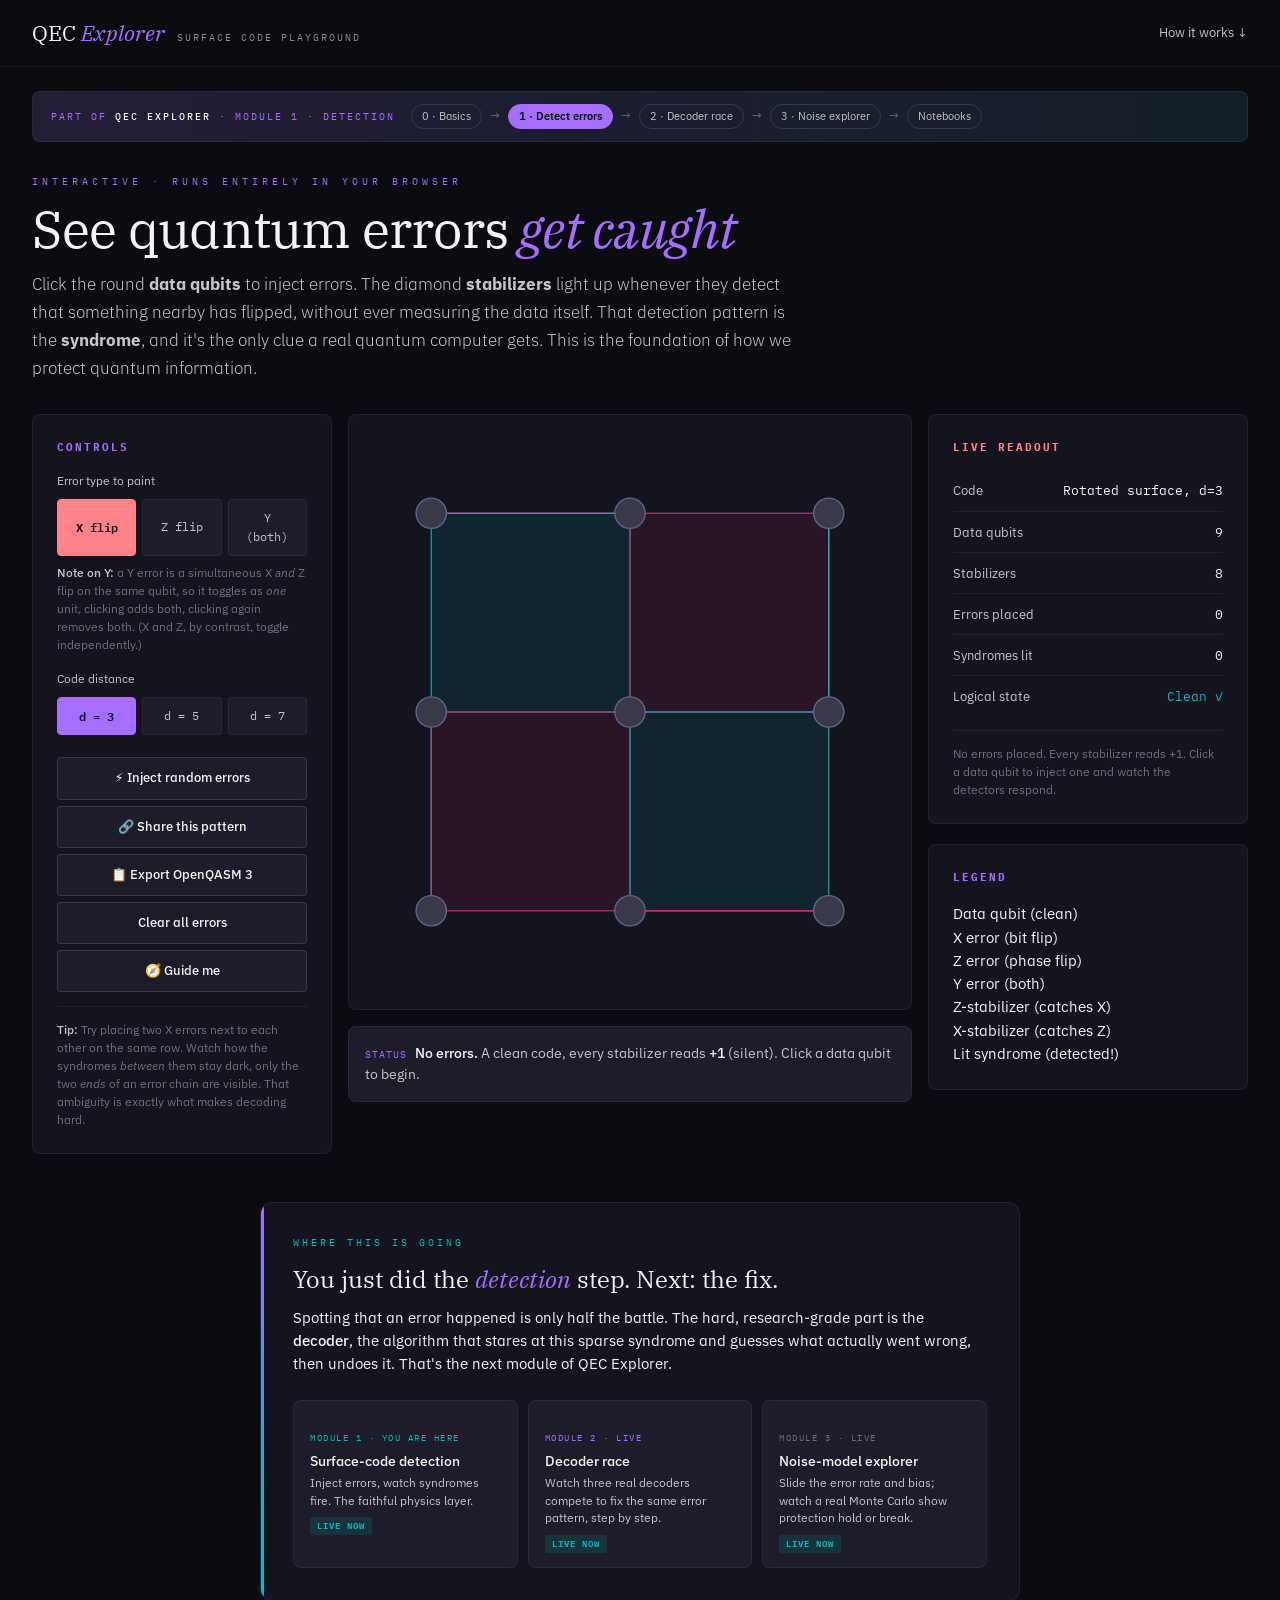
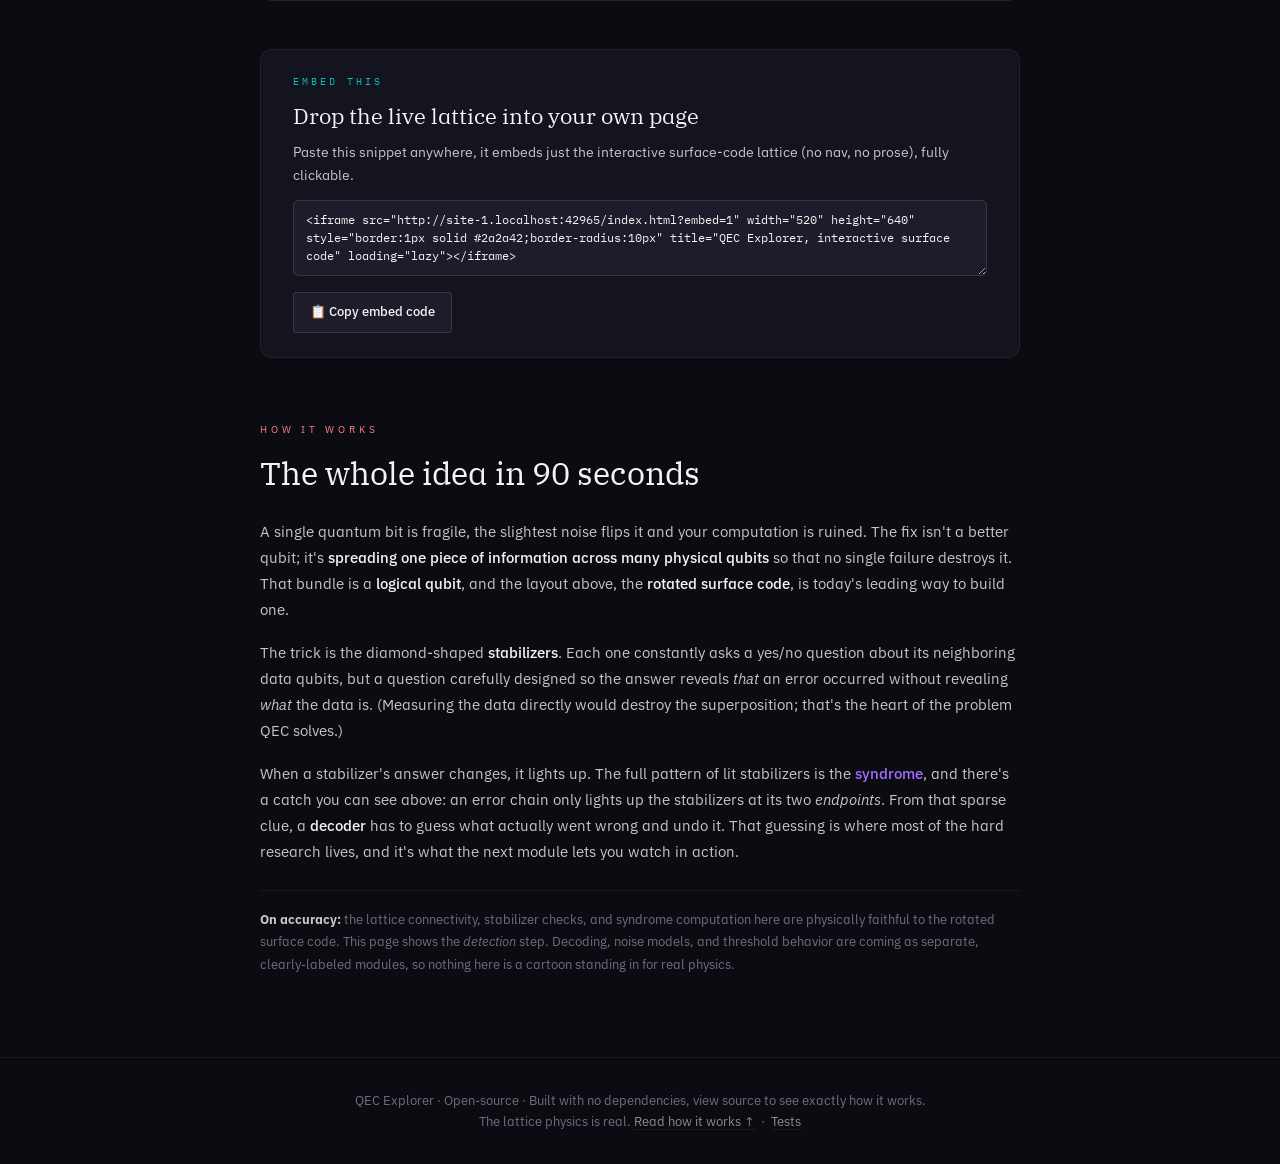
==== commit 66a9f0e9: "Fix broken exports, strip all em-dashes, polish repo for public release Exports: the OpenQASM / Qisk" ====
--- a/index.html
+++ b/index.html
@@ -5,7 +5,7 @@
 <meta name="viewport" content="width=device-width, initial-scale=1.0">
 <title>QEC Explorer · Surface Code Playground</title>
 
-<!-- Load IBM Plex (SIL OFL) — the institutional typeface for serious quantum documentation. -->
+<!-- Load IBM Plex (SIL OFL) - the institutional typeface for serious quantum documentation. -->
 <link rel="preconnect" href="https://fonts.googleapis.com">
 <link rel="preconnect" href="https://fonts.gstatic.com" crossorigin>
 <link href="https://fonts.googleapis.com/css2?family=IBM+Plex+Mono:wght@400;500&family=IBM+Plex+Sans:wght@300;400;500;600&family=IBM+Plex+Serif:ital,wght@0,400;1,400&display=swap" rel="stylesheet">
@@ -14,7 +14,7 @@
 <link rel="stylesheet" href="assets/theme.css">
 <link rel="stylesheet" href="assets/qec-modal.css">
 
-<!-- Page-specific CSS — only what `assets/theme.css` does not already cover. -->
+<!-- Page-specific CSS - only what `assets/theme.css` does not already cover. -->
 <style>
   /* Three-column app layout: controls | stage | readout */
   .app { display: grid; grid-template-columns: 300px 1fr 320px; gap: var(--space-4); align-items: start; }
@@ -98,7 +98,7 @@
   .stat .v.warn { color: var(--pauli-x); }
   .stat .v.ok   { color: var(--stab-z); }
 
-  /* Distance segmented control — active button is the syndrome purple */
+  /* Distance segmented control - active button is the syndrome purple */
   .seg.dist button.on { background: var(--syndrome); border-color: var(--syndrome); }
 
   /* Pulse animation when a syndrome lights up */
@@ -422,7 +422,7 @@
 <script src="assets/qec-openqasm.js"></script>
 <script>
 /* ============================================================
-   Module 1 — Surface Code Playground: physics, rendering, glue.
+   Module 1 - Surface Code Playground: physics, rendering, glue.
    Same logic that powers every page; only the page-specific
    state and UI live inline here so the file can be read top-to-
    bottom in one sitting.
@@ -431,13 +431,13 @@
 const SVG_NS = "http://www.w3.org/2000/svg";
 const lattice = document.getElementById("lattice");
 
-/* Page state — `state` global is provided by lattice-core.js */
+/* Page state - `state` global is provided by lattice-core.js */
 state.d = 3;
 state.paint = "X";        // "X" | "Z" | "Y"
 state.errors = {};        // key "r,c" -> {x:bool, z:bool}
 
 /* Geometry + color helpers (theme tokens, kept here because they
-   are used inside SVG attributes — CSS vars work in modern browsers). */
+   are used inside SVG attributes - CSS vars work in modern browsers). */
 function geometry(d) {
   const PAD = 70;
   const span = 560 - PAD * 2;
@@ -557,7 +557,7 @@
 function paint(popKeys = new Set()) {
   const synd = computeSyndrome(CODE);
 
-  // plaquettes — animate newly-lit ones
+  // plaquettes - animate newly-lit ones
   nodeMap.plaqs.forEach((node, i) => {
     const fired = synd[i] === 1;
     const { poly, label, type } = node;
@@ -652,11 +652,11 @@
   sEl.textContent = lit;
   sEl.className = "v" + (lit > 0 ? " warn" : "");
 
-  // Logical-state readout — three honest states, not a binary.
+  // Logical-state readout - three honest states, not a binary.
   // The physics (logicalStatus, in lattice-core.js) is unchanged; we
   // just stop collapsing "clean" and "errors present but detected" into
   // one word. A lit syndrome means the errors ARE being tracked and are
-  // still correctable — that is NOT the same as a clean, untouched code.
+  // still correctable - that is NOT the same as a clean, untouched code.
   const { logical } = logicalStatus(CODE);
   const lEl = document.getElementById("rLogical");
   const noteEl = document.getElementById("logicalNote");
@@ -668,7 +668,7 @@
     if (noteEl) noteEl.innerHTML =
       'A <b>logical error</b> has occurred. Your errors form an unbroken chain across the code, so every stabilizer reads clear again, but the stored information has flipped. This is exactly the failure decoders exist to prevent.';
   } else if (nErr === 0) {
-    // Nothing placed — genuinely untouched.
+    // Nothing placed - genuinely untouched.
     lEl.textContent = "Clean ✓";
     lEl.className = "v ok";
     if (noteEl) noteEl.innerHTML =
--- a/assets/theme.css
+++ b/assets/theme.css
@@ -1,5 +1,5 @@
 /* ============================================================
-   QEC EXPLORER — assets/theme.css
+   QEC EXPLORER - assets/theme.css
    ------------------------------------------------------------
    Shared design system. Loaded by every page in place of the
    inline per-page CSS so colors, typography, and components stay
@@ -9,7 +9,7 @@
    ----------------
    Token names and color scale inspired by IBM's Carbon Design
    System (Apache-2.0 / MIT-licensed Token API). All colors are
-   tuned for a dark, scientific instrument feel — cool grays,
+   tuned for a dark, scientific instrument feel - cool grays,
    a vivid interactive blue, plus domain-specific semantic colors
    for X / Z / Y Pauli errors and syndrome detection.
 
--- a/assets/qec-modal.css
+++ b/assets/qec-modal.css
@@ -1,5 +1,5 @@
 /* ------------------------------------------------------------
-   QEC EXPLORER — assets/qec-modal.css
+   QEC EXPLORER - assets/qec-modal.css
    Modal/cheat-sheet styles, layered on top of theme.css.
    ------------------------------------------------------------ */
 .qec-modal {
@@ -14,7 +14,11 @@
   backdrop-filter: blur(4px);
   -webkit-backdrop-filter: blur(4px);
 }
-.qec-modal.show { display: flex; }
+/* Visible state. The keyboard cheat-sheet opens via `.show`; the export
+   dialogs (OpenQASM / Qiskit template) open via `.open`. Support both so
+   every modal that toggles either class actually renders. */
+.qec-modal.show,
+.qec-modal.open { display: flex; }
 .qec-modal-card {
   background: var(--surface-1);
   border: 1px solid var(--border-default);
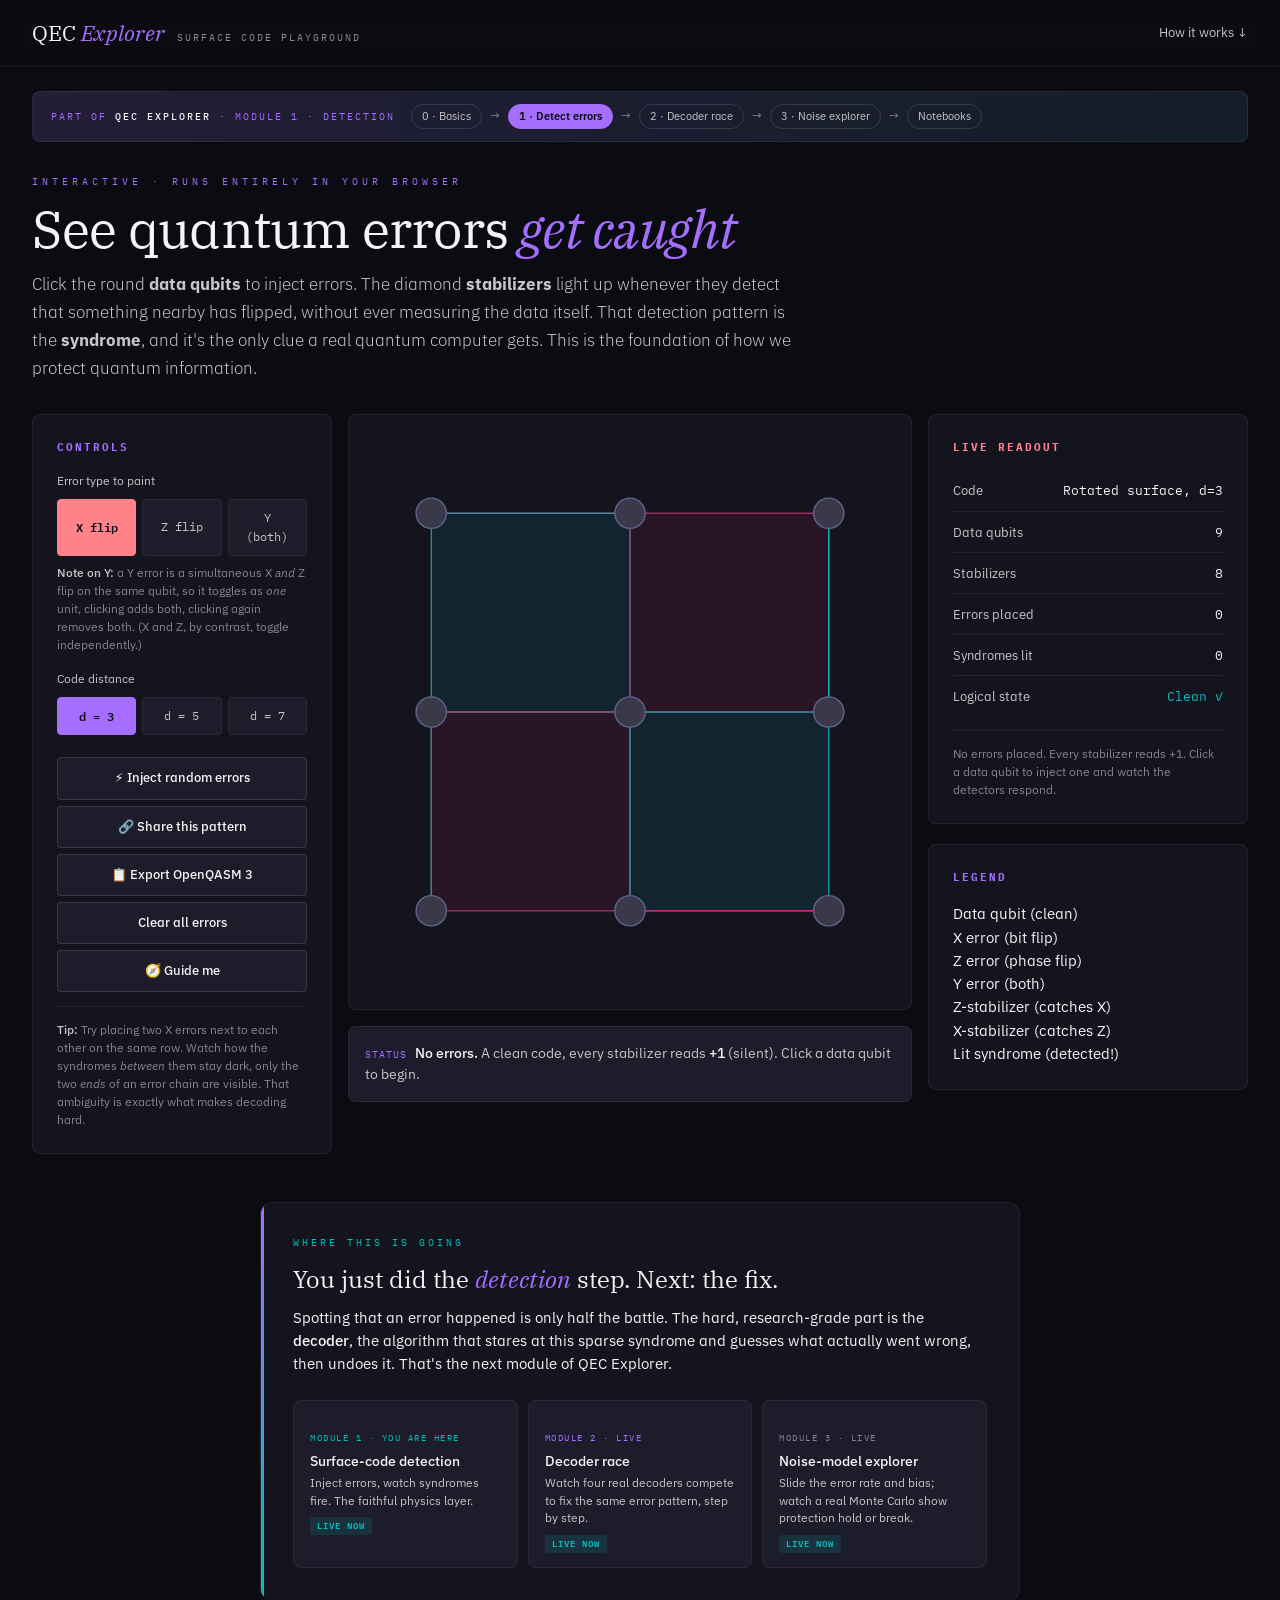
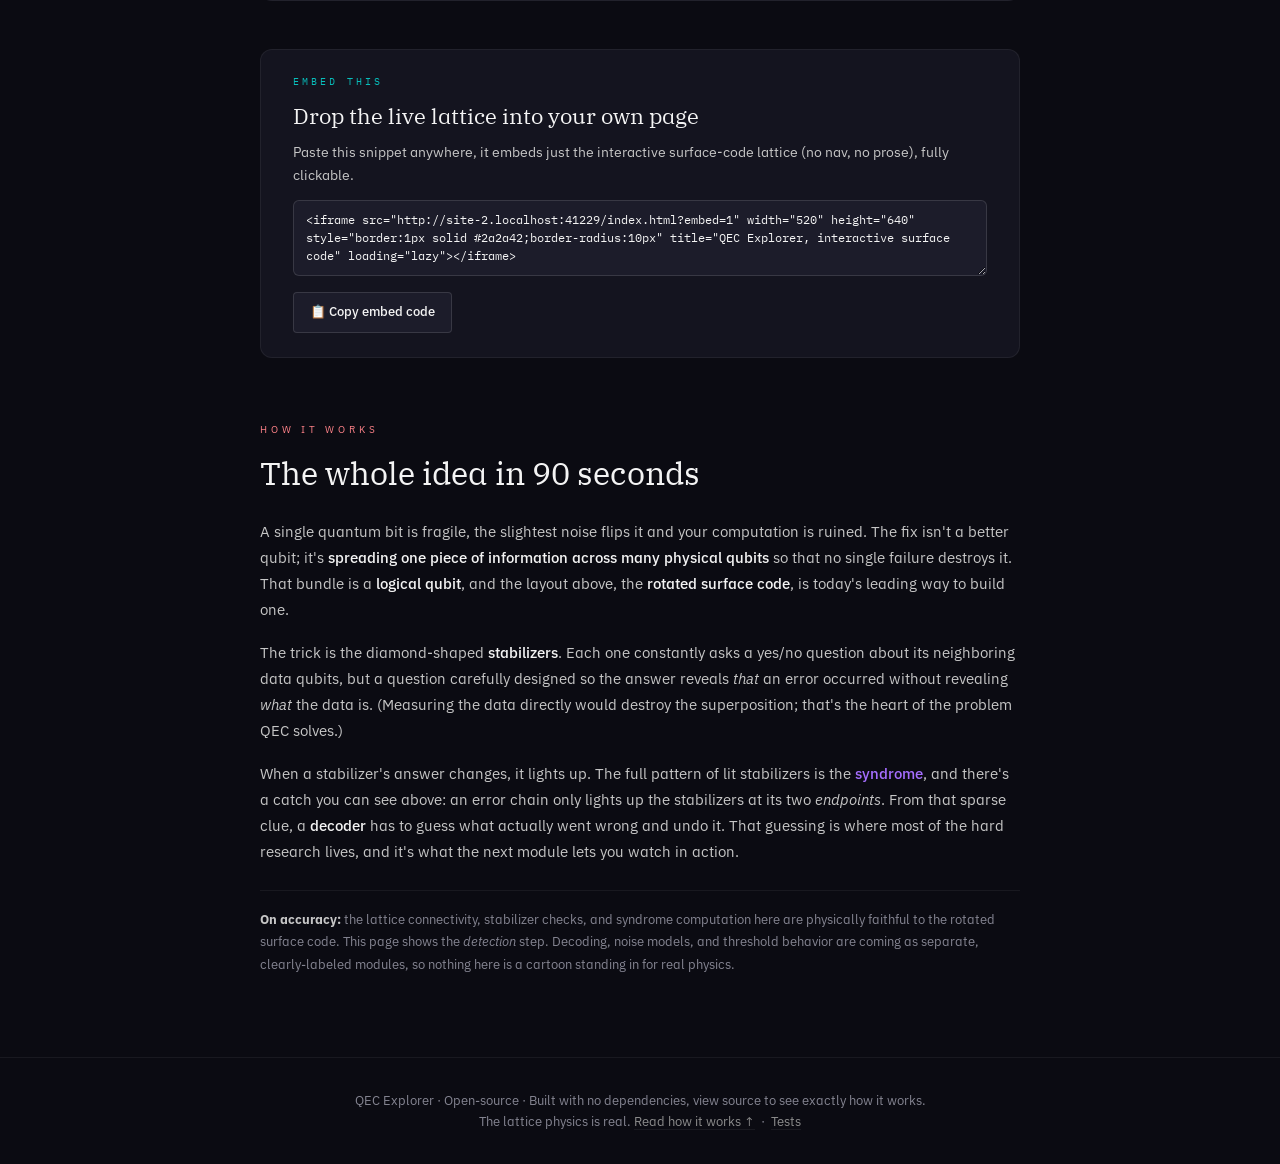
==== commit 3a39f9aa: "Add BP-OSD decoder, Pauli-string import, and printable worksheet Ships the four highest-value roadma" ====
--- a/index.html
+++ b/index.html
@@ -357,7 +357,7 @@
       <a class="step next" href="decoder.html">
         <div class="lbl">Module 2 · Live</div>
         <div class="t">Decoder race</div>
-        <div class="d">Watch three real decoders compete to fix the same error pattern, step by step.</div>
+        <div class="d">Watch four real decoders compete to fix the same error pattern, step by step.</div>
         <span class="badge live">Live now</span>
       </a>
       <a class="step later" href="noise.html">
--- a/assets/theme.css
+++ b/assets/theme.css
@@ -74,7 +74,12 @@
   --text-primary: #f4f4f4;
   --text-secondary: #c6c6c6;
   --text-tertiary: #8d8d8d;
-  --text-hint: #6f6f7f;
+  /* --text-hint lightened from #6f6f7f to meet WCAG 2.1 AA (>= 4.5:1) for
+     small hint text on the common surfaces: 5.39 on --surface-bg, 5.02 on
+     --surface-1, 4.62 on --surface-2. Kept a slight cool tint so it stays
+     visually distinct from the neutral --text-tertiary tier. */
+  --text-hint: #858592;
+  /* Disabled text is exempt from WCAG contrast minimums by design. */
   --text-disabled: #525252;
   --text-on-color: #0b0b12;
 
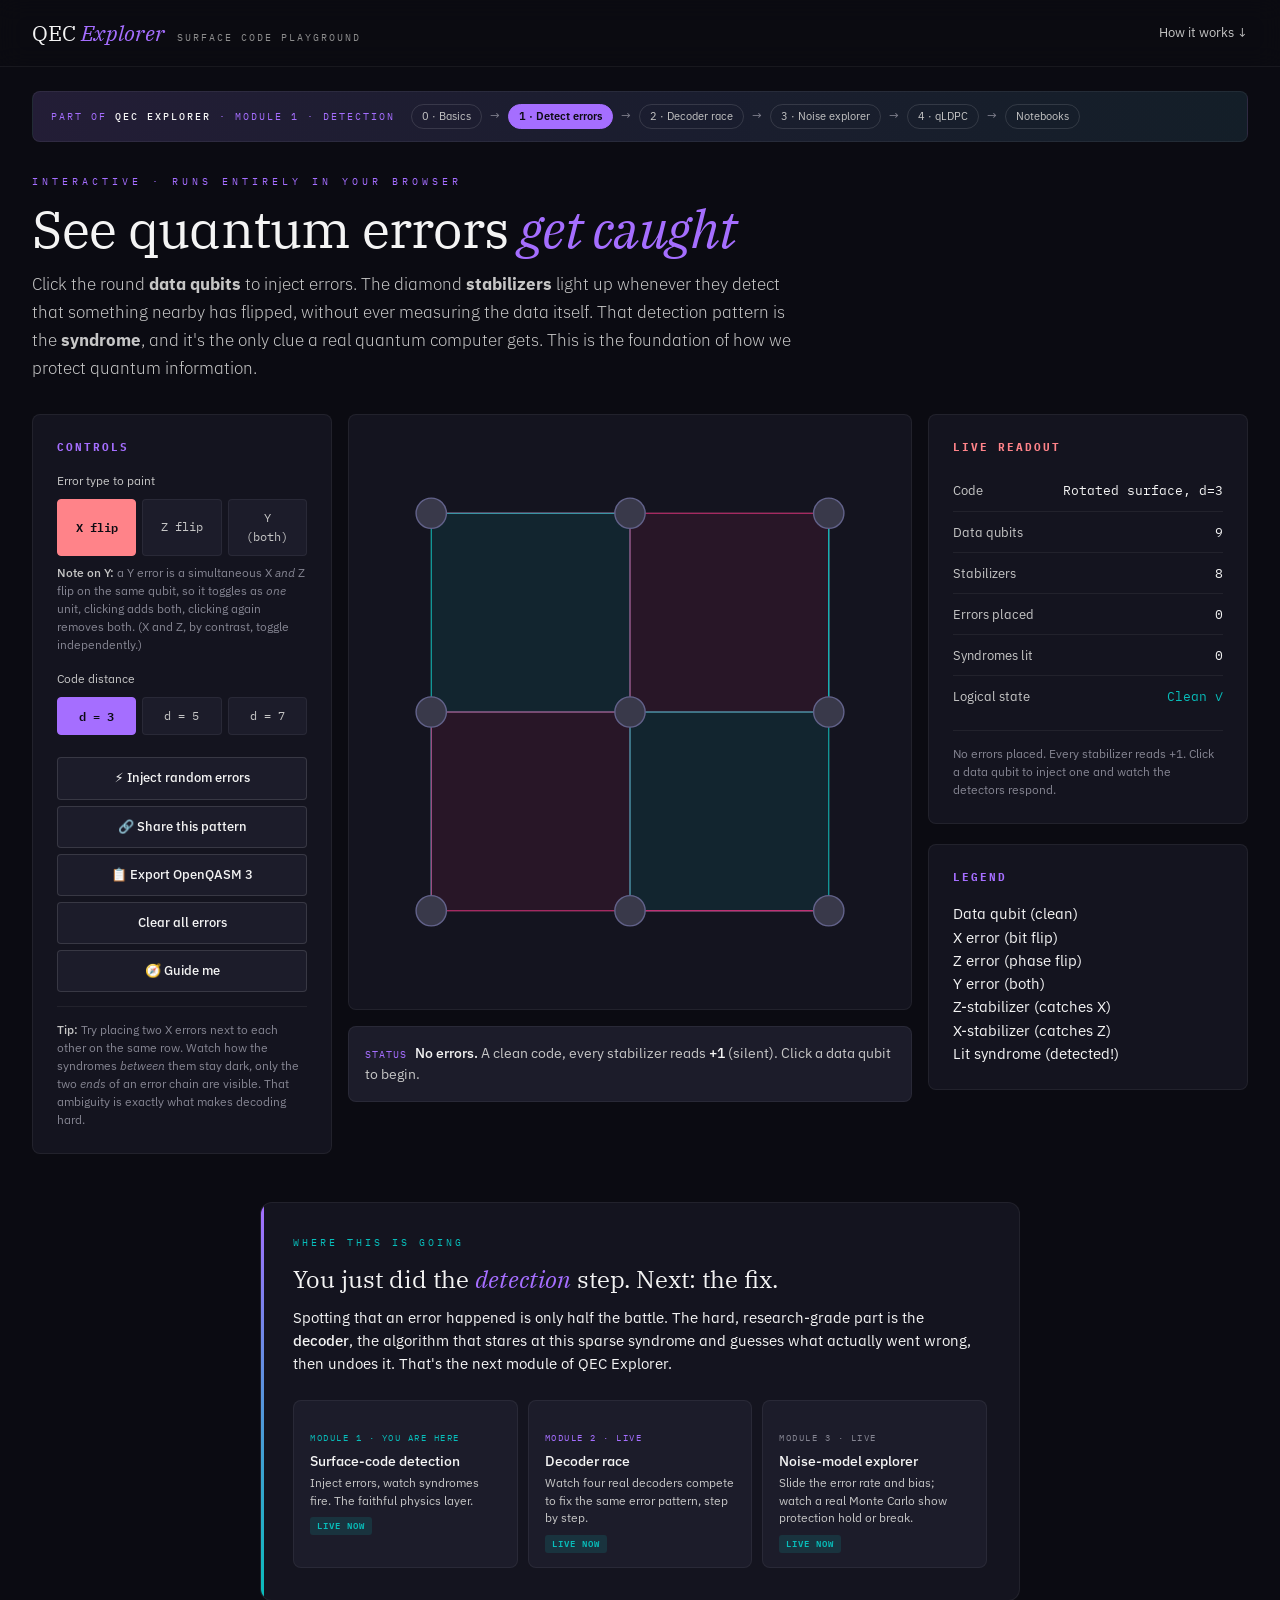
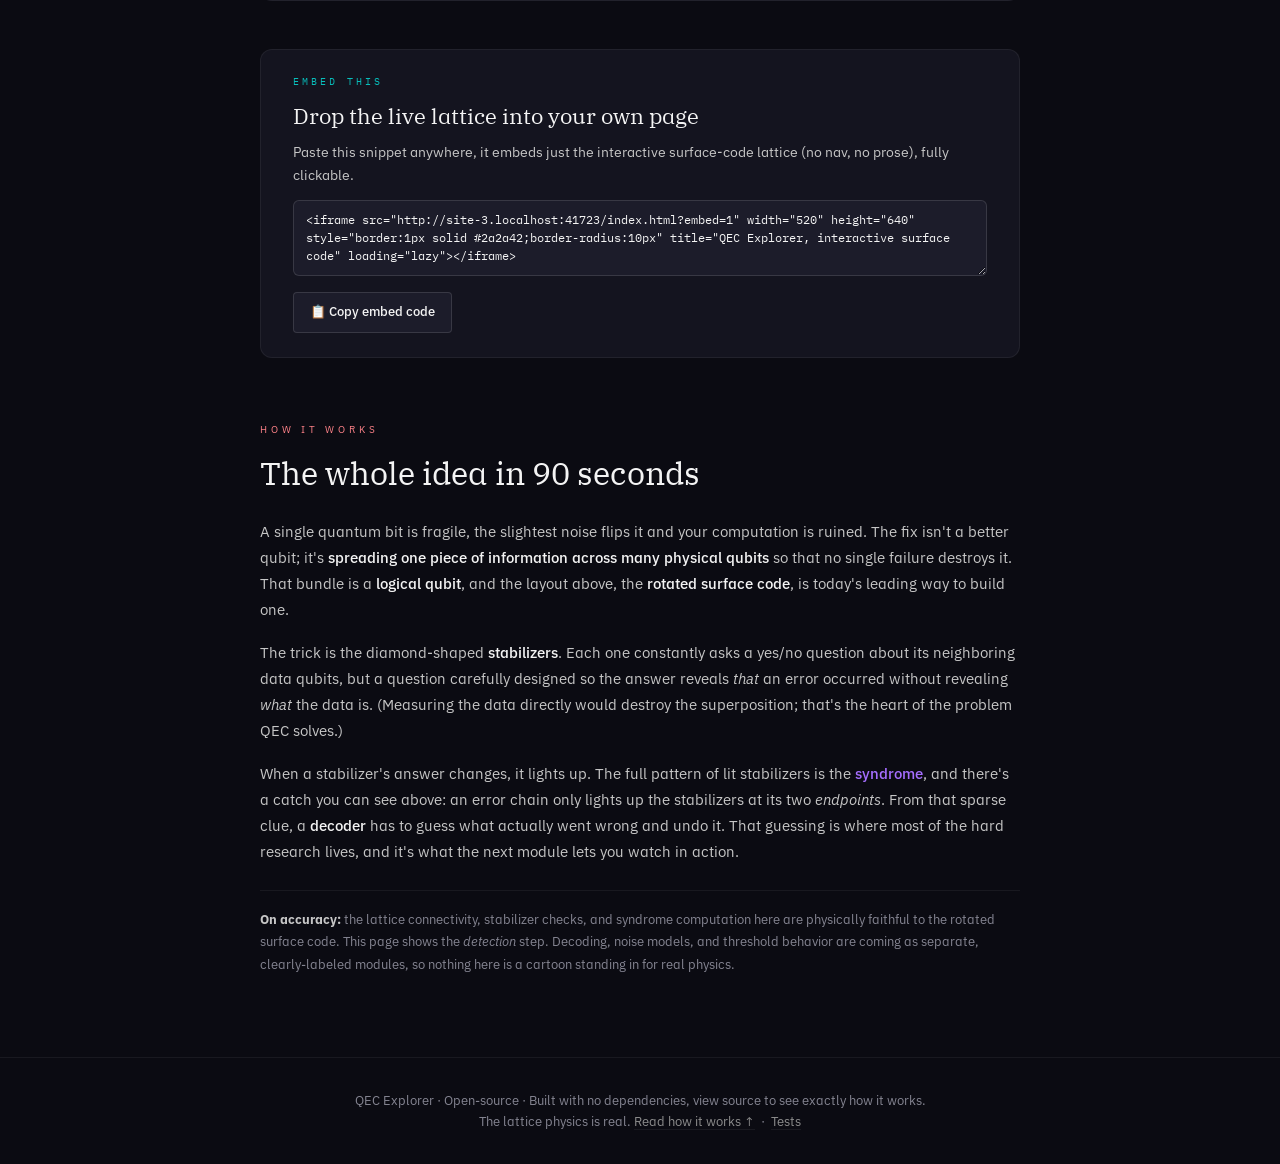
==== commit fbac8d30: "Add Module 4: qLDPC and the [[144,12,12]] gross code Build the first module off the surface-code gri" ====
--- a/index.html
+++ b/index.html
@@ -251,6 +251,8 @@
       <a class="pill" href="decoder.html">2 · Decoder race</a>
       <span class="arrow">→</span>
       <a class="pill" href="noise.html">3 · Noise explorer</a>
+      <span class="arrow">→</span>
+      <a class="pill" href="qldpc.html">4 · qLDPC</a>
       <span class="arrow">→</span>
       <a class="pill" href="notebooks.html">Notebooks</a>
     </div>
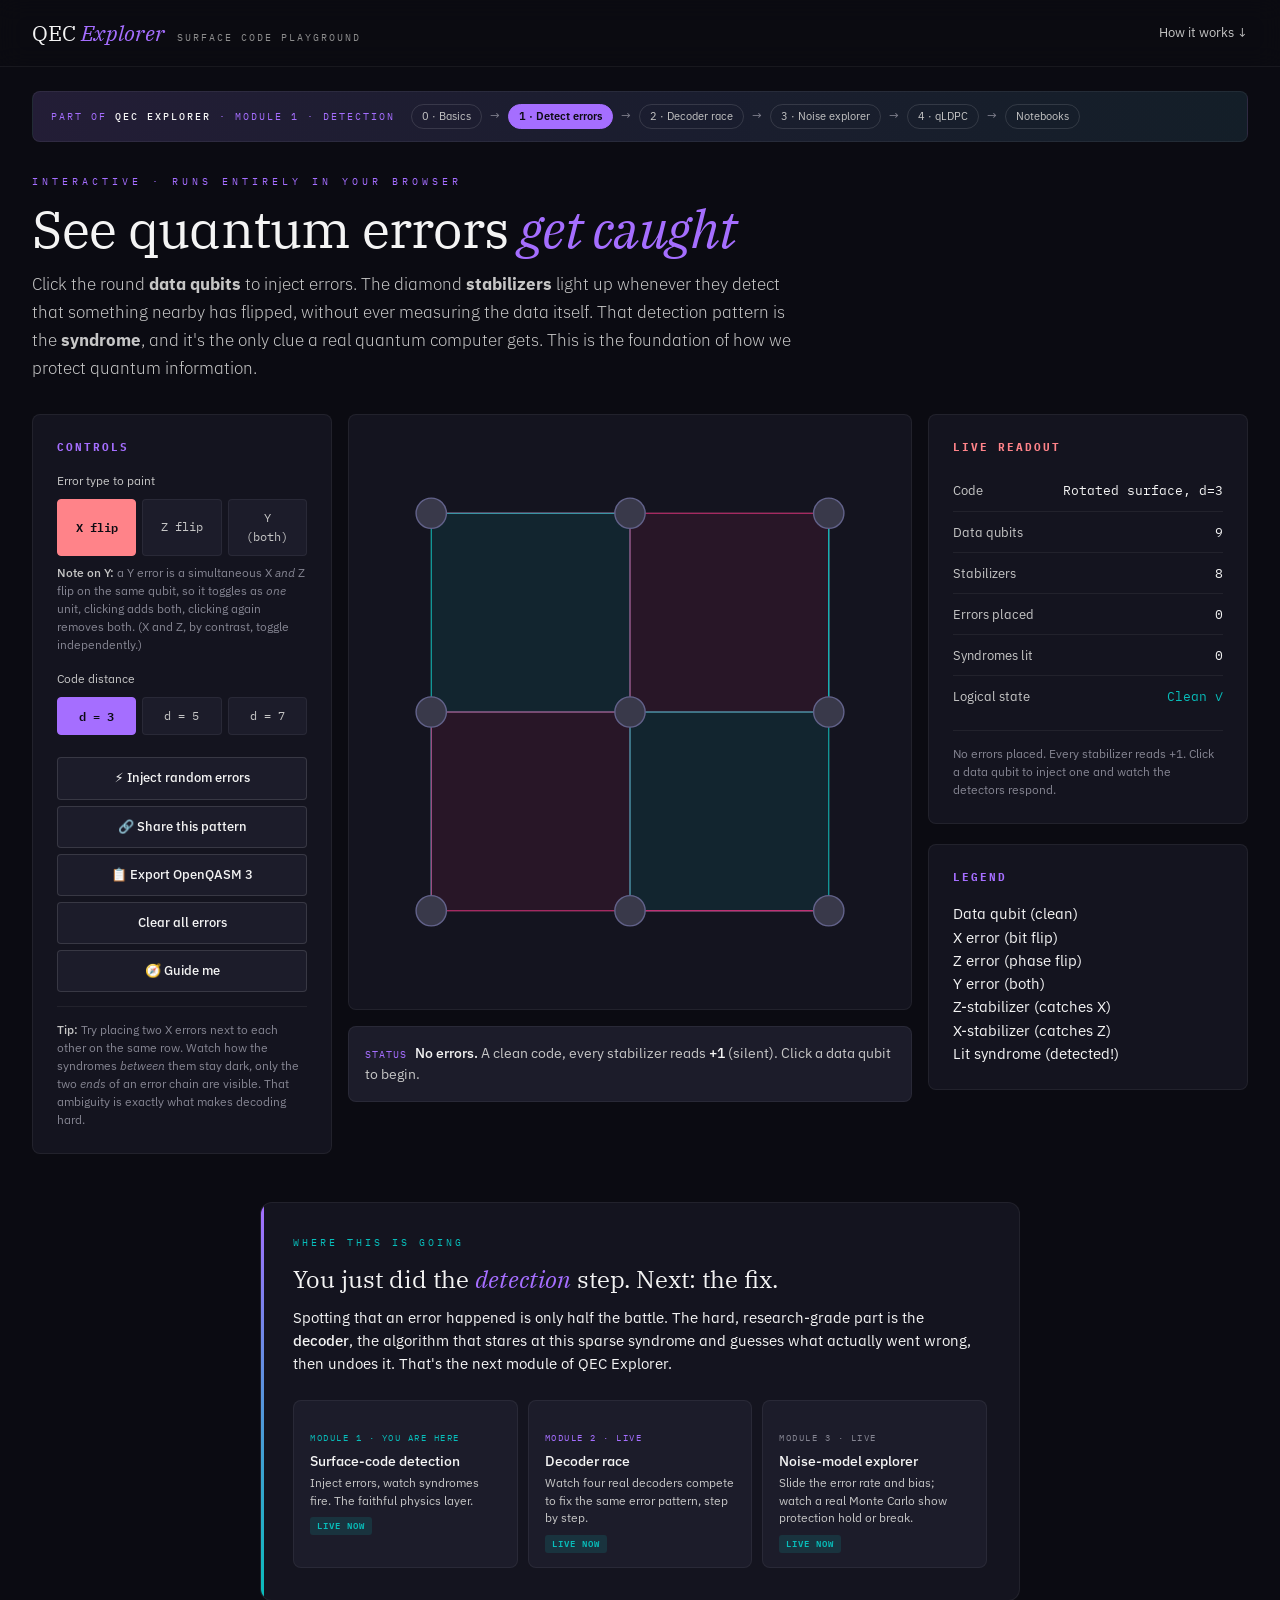
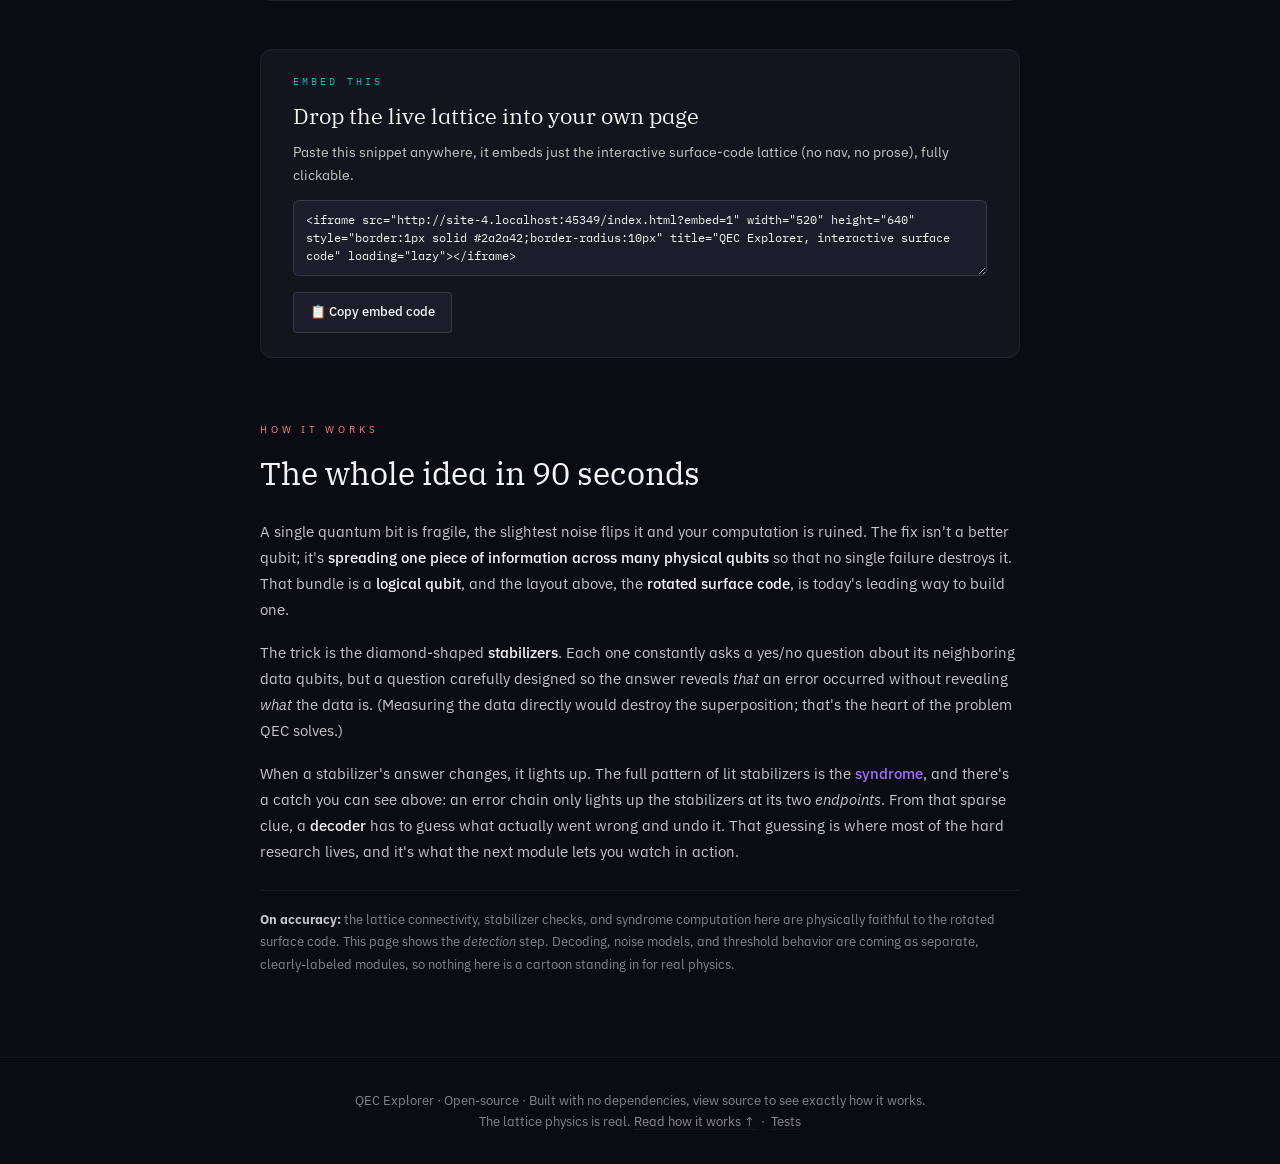
==== commit b99d3315: "Install Vercel Web Analytics Integration ## Vercel Web Analytics Integration  Successfully installed" ====
--- a/index.html
+++ b/index.html
@@ -1017,5 +1017,6 @@
 </script>
 <!-- Community counter (optional, degrades gracefully) -->
 <script src="counter.js"></script>
+<script defer src="https://cdn.vercel-insights.com/v1/script.js"></script>
 </body>
 </html>
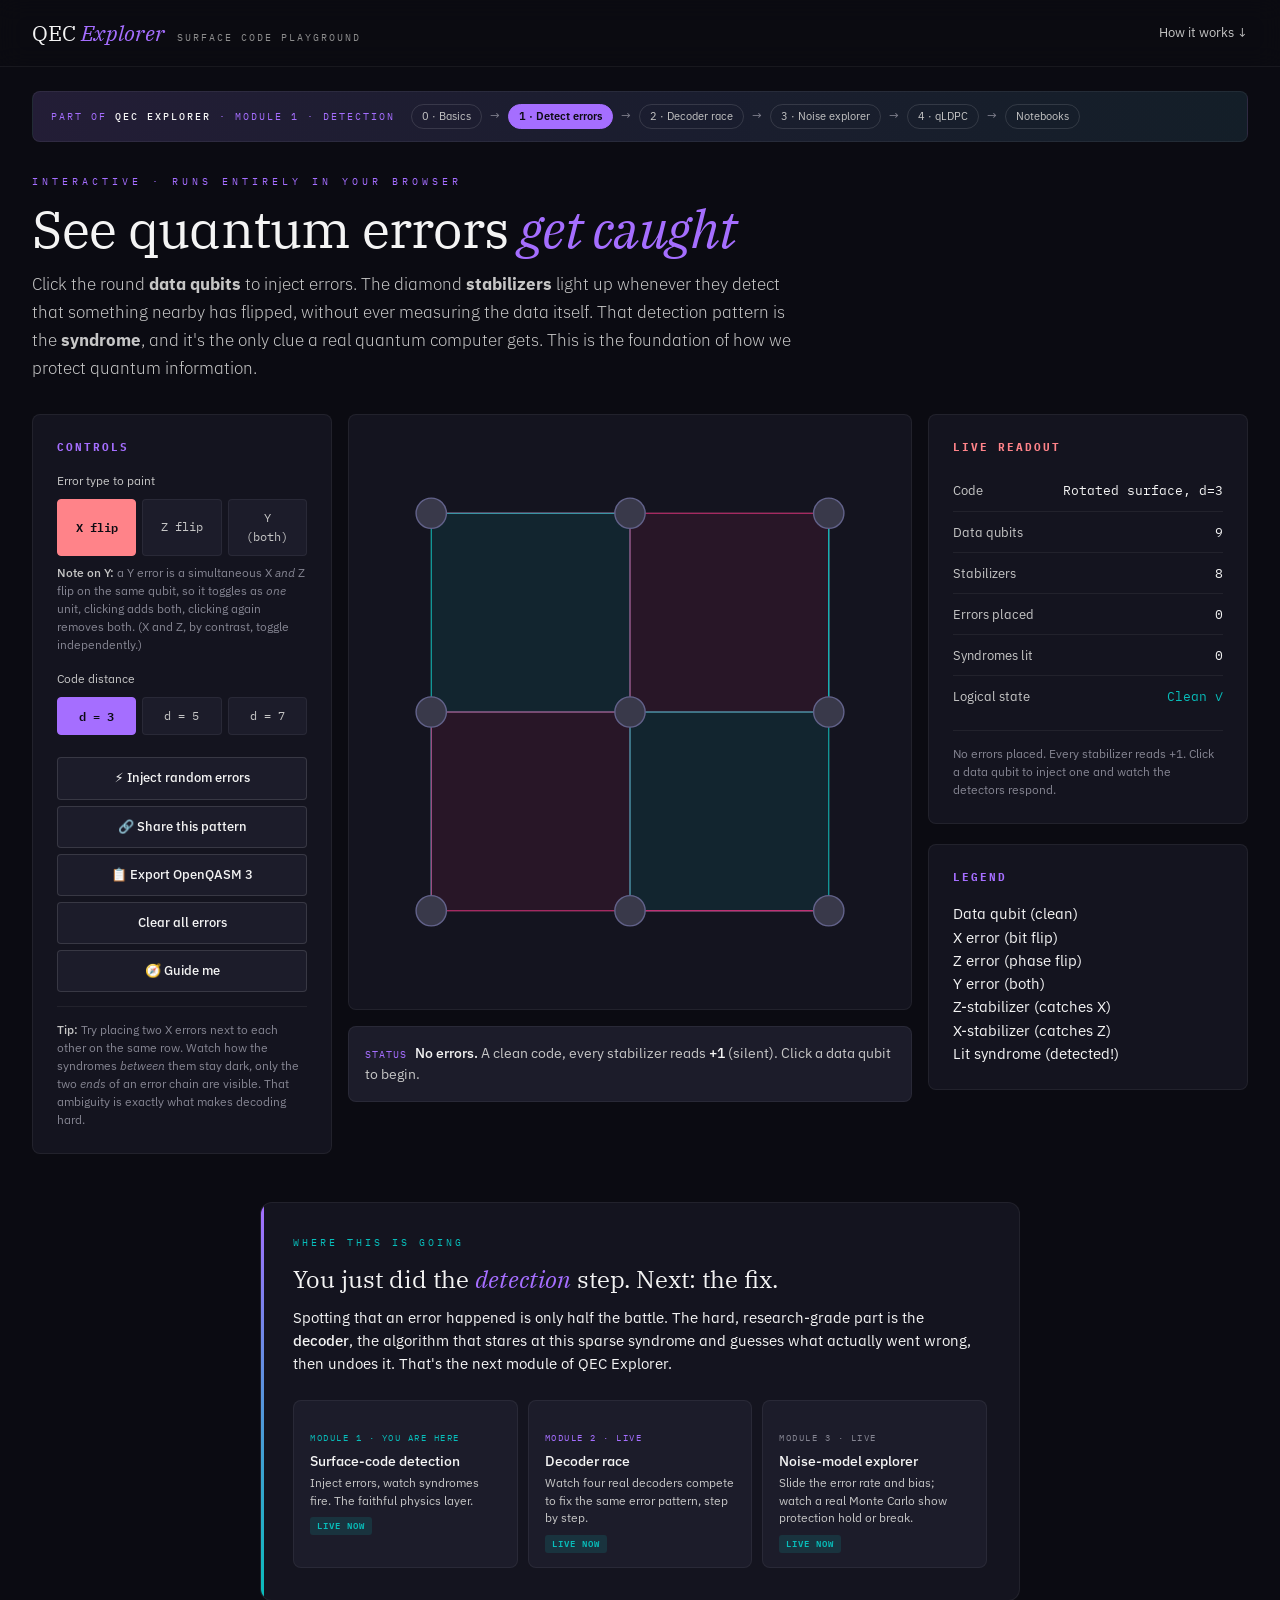
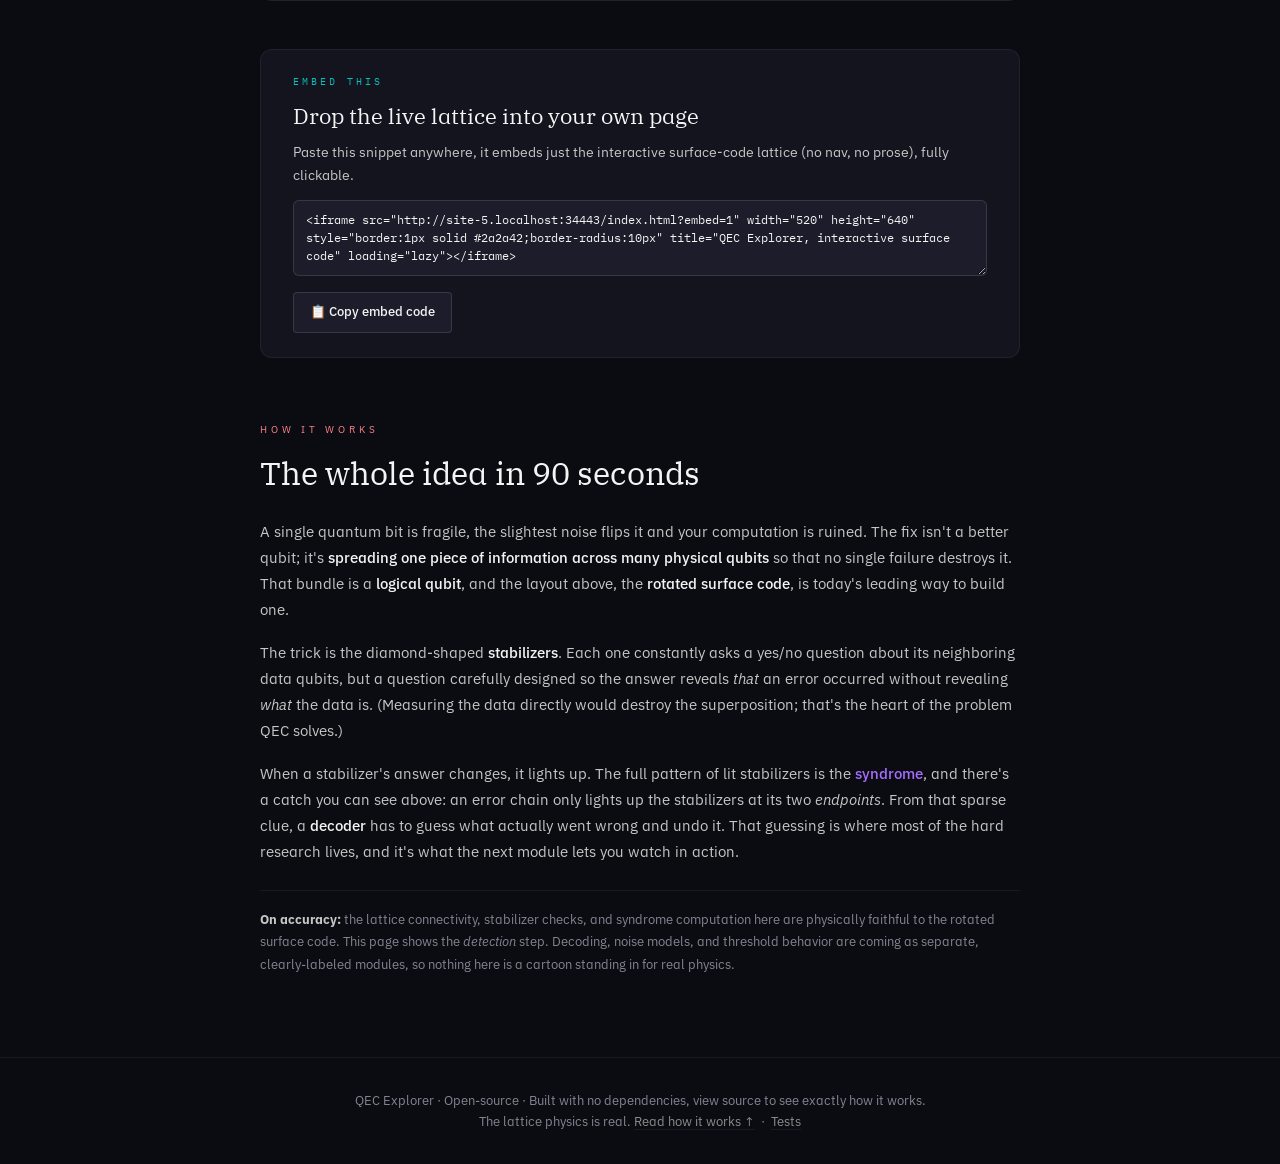
==== commit 75f464ff: "Add Google Analytics 4 (gtag.js) to all public pages Instrument the site so visitor traffic is measu" ====
--- a/index.html
+++ b/index.html
@@ -1,6 +1,14 @@
 <!DOCTYPE html>
 <html lang="en">
 <head>
+<!-- Google tag (gtag.js) -->
+<script async src="https://www.googletagmanager.com/gtag/js?id=G-TBV1EXXZMZ"></script>
+<script>
+  window.dataLayer = window.dataLayer || [];
+  function gtag(){dataLayer.push(arguments);}
+  gtag('js', new Date());
+  gtag('config', 'G-TBV1EXXZMZ');
+</script>
 <meta charset="UTF-8">
 <meta name="viewport" content="width=device-width, initial-scale=1.0">
 <title>QEC Explorer · Surface Code Playground</title>
@@ -1017,6 +1025,5 @@
 </script>
 <!-- Community counter (optional, degrades gracefully) -->
 <script src="counter.js"></script>
-<script defer src="https://cdn.vercel-insights.com/v1/script.js"></script>
 </body>
 </html>
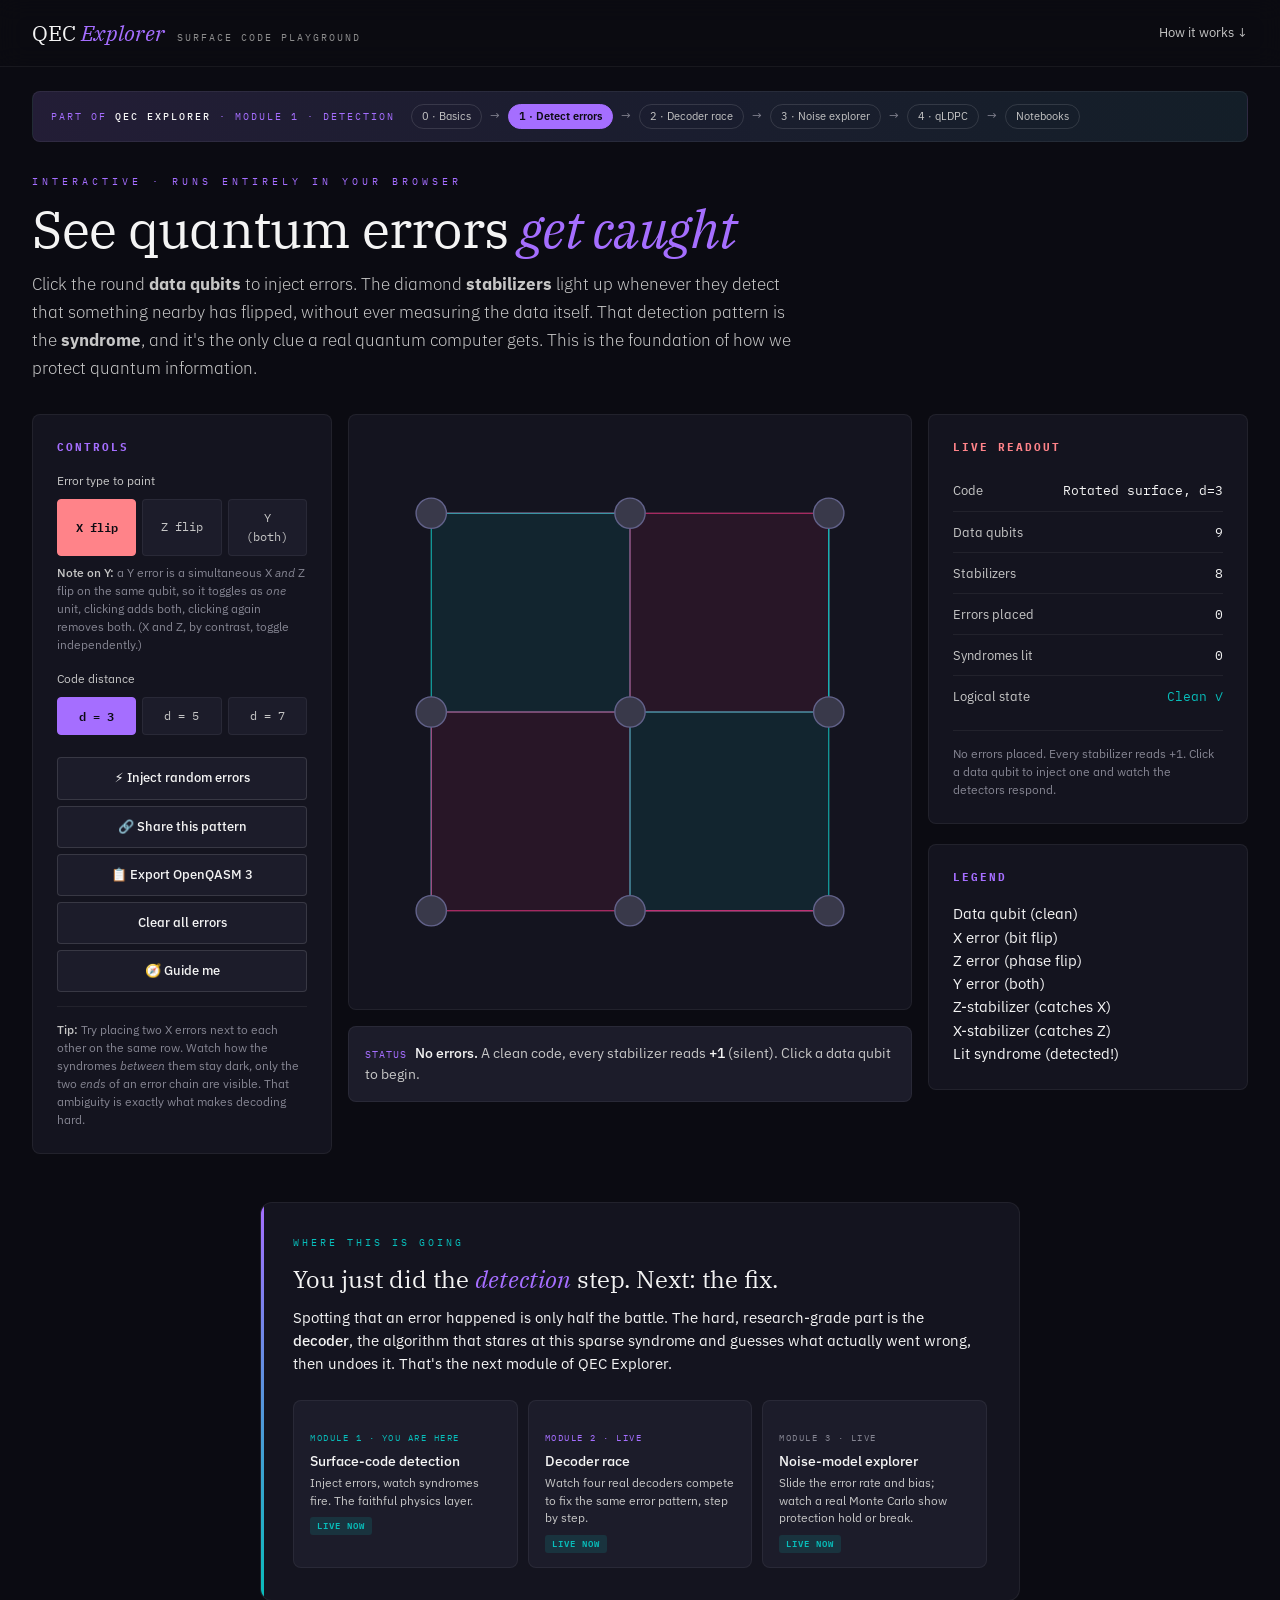
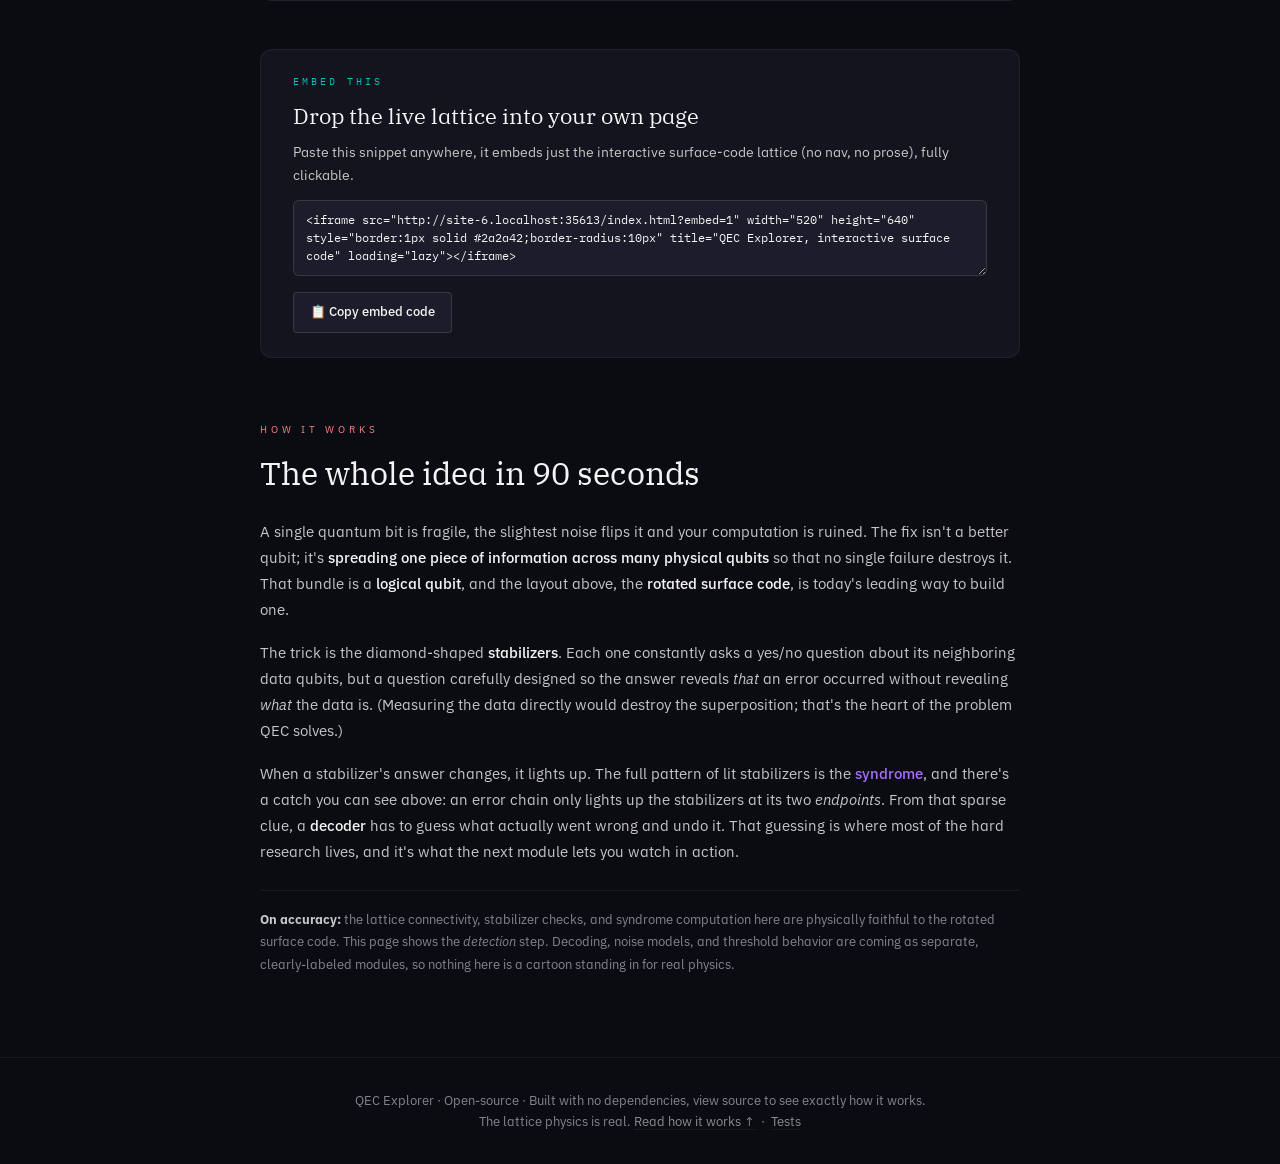
==== commit fed357d2: "Add Vercel Web Analytics (plain-HTML method) to all public pages Second, independent visitor-analyti" ====
--- a/index.html
+++ b/index.html
@@ -9,6 +9,11 @@
   gtag('js', new Date());
   gtag('config', 'G-TBV1EXXZMZ');
 </script>
+<!-- Vercel Web Analytics -->
+<script>
+  window.va = window.va || function () { (window.vaq = window.vaq || []).push(arguments); };
+</script>
+<script defer src="/_vercel/insights/script.js"></script>
 <meta charset="UTF-8">
 <meta name="viewport" content="width=device-width, initial-scale=1.0">
 <title>QEC Explorer · Surface Code Playground</title>
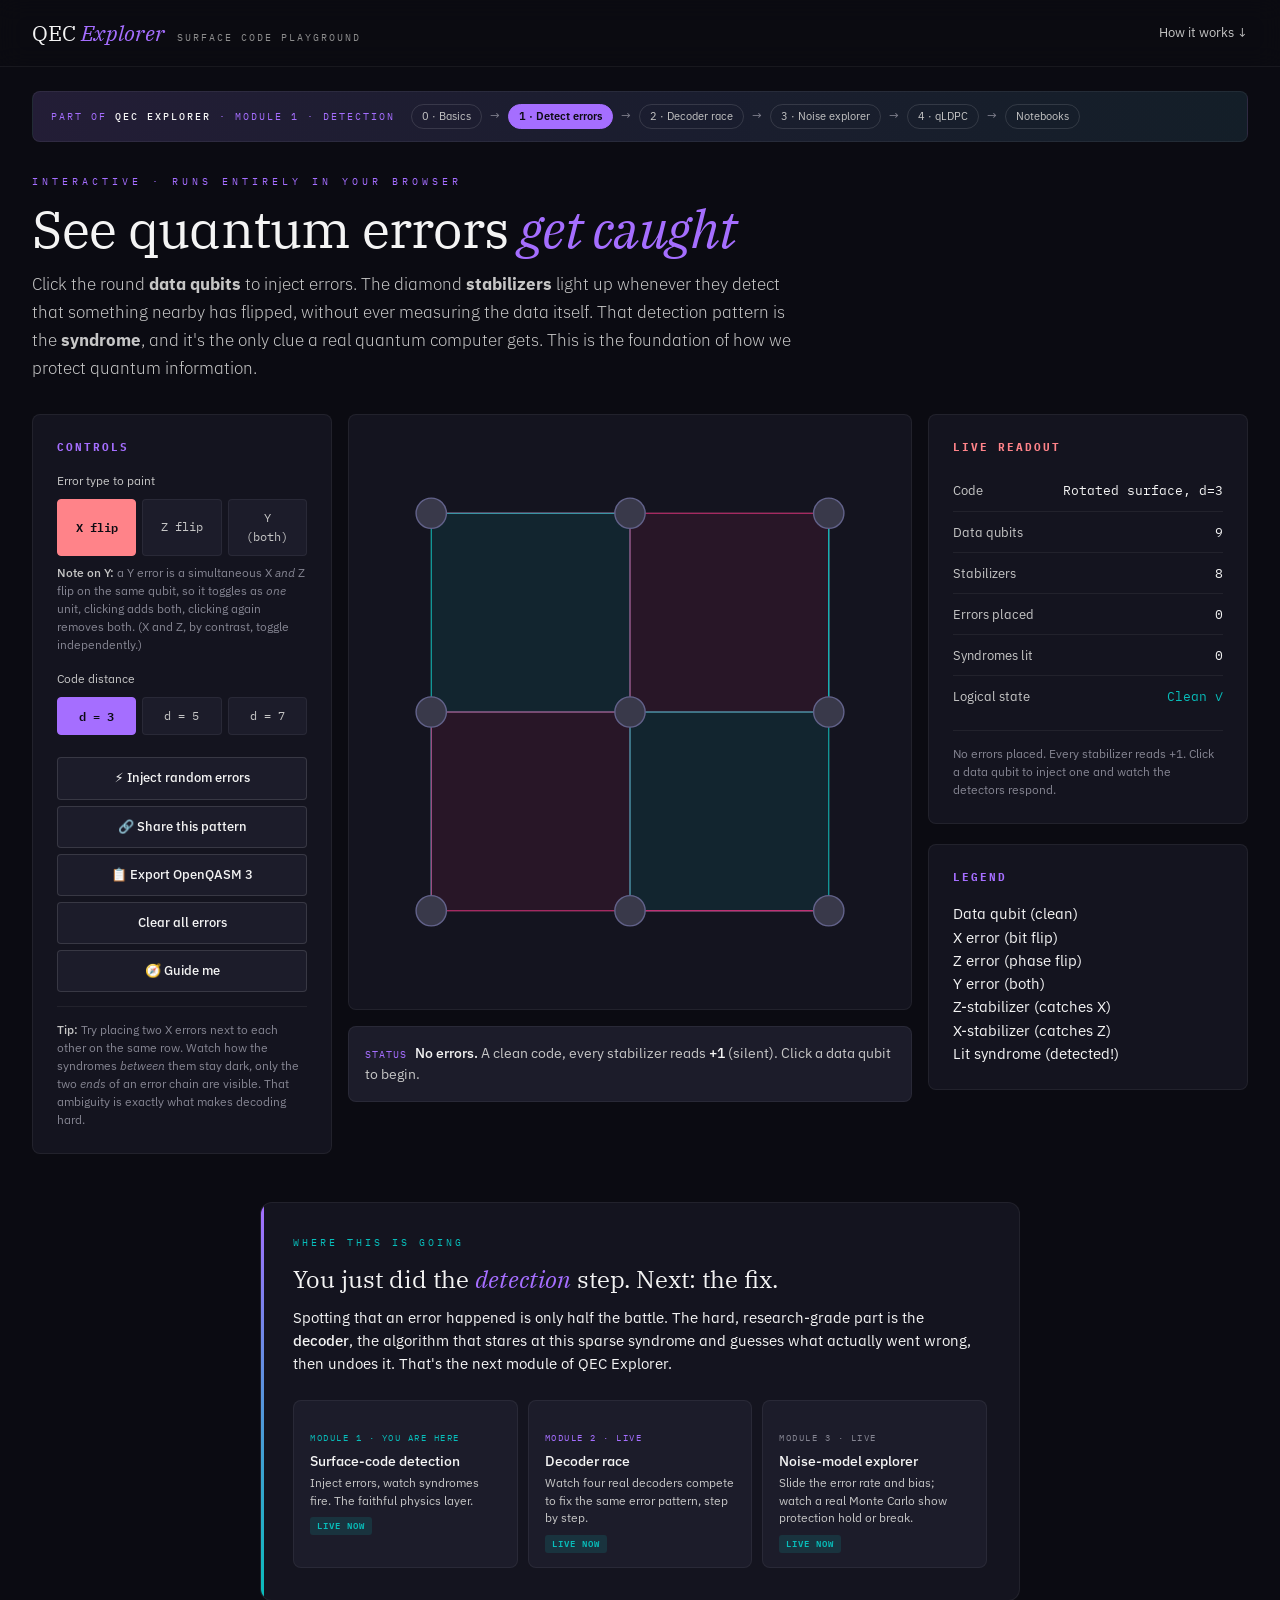
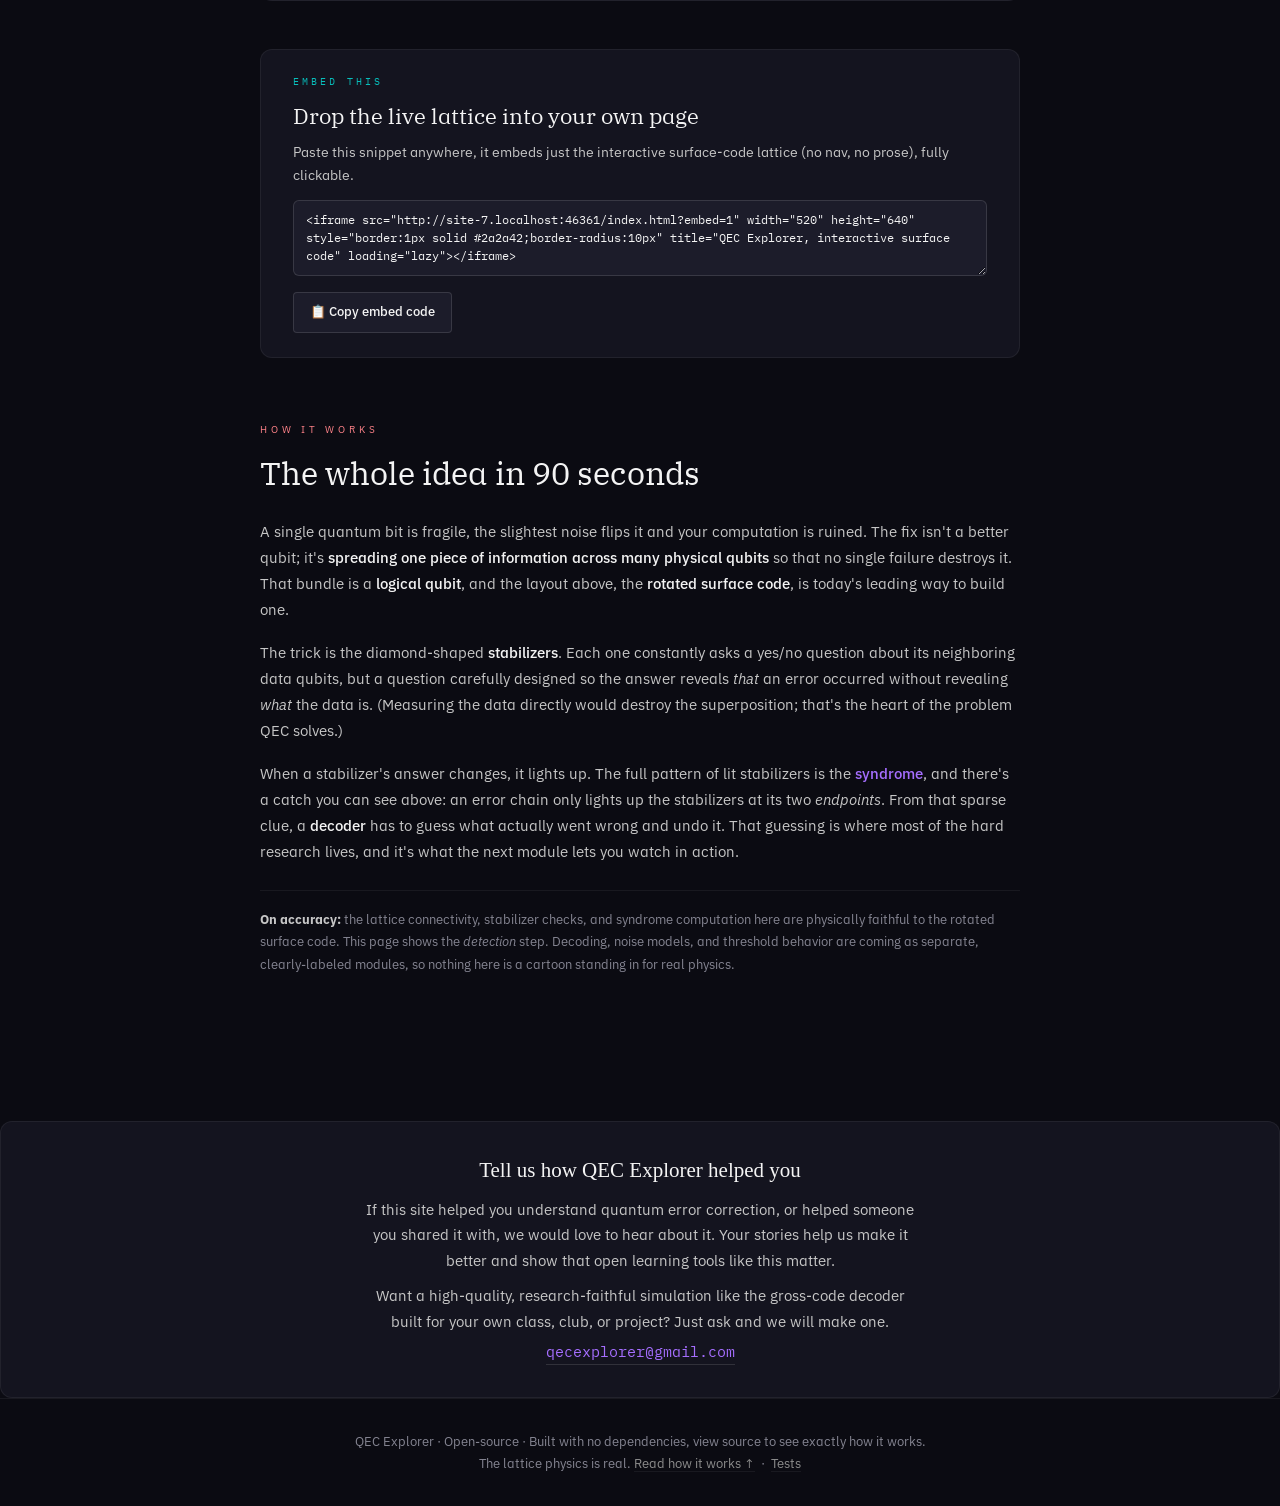
==== commit 62782966: "Add contact/feedback section to all public pages A styled card above the footer invites users to sha" ====
--- a/index.html
+++ b/index.html
@@ -424,6 +424,16 @@
     </p>
   </div>
 </div>
+
+<section class="contact">
+  <h2>Tell us how QEC Explorer helped you</h2>
+  <p>If this site helped you understand quantum error correction, or helped
+  someone you shared it with, we would love to hear about it. Your stories help
+  us make it better and show that open learning tools like this matter.</p>
+  <p>Want a high-quality, research-faithful simulation like the gross-code decoder
+  built for your own class, club, or project? Just ask and we will make one.</p>
+  <a class="contact-email" href="mailto:qecexplorer@gmail.com">qecexplorer@gmail.com</a>
+</section>
 
 <footer>
   QEC Explorer · Open-source · Built with no dependencies, view source to see exactly how it works.<br>
--- a/assets/theme.css
+++ b/assets/theme.css
@@ -492,6 +492,42 @@
 .lattice-stab-fired   { fill: var(--syndrome); fill-opacity: 0.55; stroke: var(--syndrome); }
 .lattice-text         { font-family: var(--font-mono); fill: var(--text-primary); }
 
+/* --- Contact / feedback --- */
+.contact {
+  max-width: var(--max-w);
+  margin: var(--space-8) auto 0;
+  padding: var(--space-6);
+  background: var(--surface-1);
+  border: 1px solid var(--border-subtle);
+  border-radius: var(--radius-lg);
+  text-align: center;
+}
+.contact h2 {
+  font-family: var(--font-display);
+  font-size: 21px;
+  font-weight: 500;
+  color: var(--text-primary);
+  margin: 0 0 10px;
+}
+.contact p {
+  max-width: 560px;
+  margin: 0 auto 10px;
+  color: var(--text-secondary);
+  font-size: 15px;
+  line-height: 1.7;
+}
+.contact p:last-of-type { margin-bottom: 0; }
+.contact .contact-email {
+  display: inline-block;
+  margin-top: 6px;
+  font-family: var(--font-mono);
+  font-size: 15px;
+  color: var(--syndrome);
+  border-bottom: 1px solid var(--border-default);
+  padding-bottom: 1px;
+}
+.contact .contact-email:hover { color: var(--text-primary); border-color: var(--syndrome); }
+
 /* --- Footer --- */
 footer {
   max-width: var(--max-w);
@@ -575,6 +611,6 @@
    ------------------------------------------------------------ */
 @media print {
   body { background: #fff; color: #000; }
-  .topbar, .topbar a, .embed-tools, .project-strip, .next-card, .embed-credit, footer { display: none !important; }
+  .topbar, .topbar a, .embed-tools, .project-strip, .next-card, .embed-credit, footer, .no-print { display: none !important; }
   .panel { break-inside: avoid; border-color: #999; }
 }
